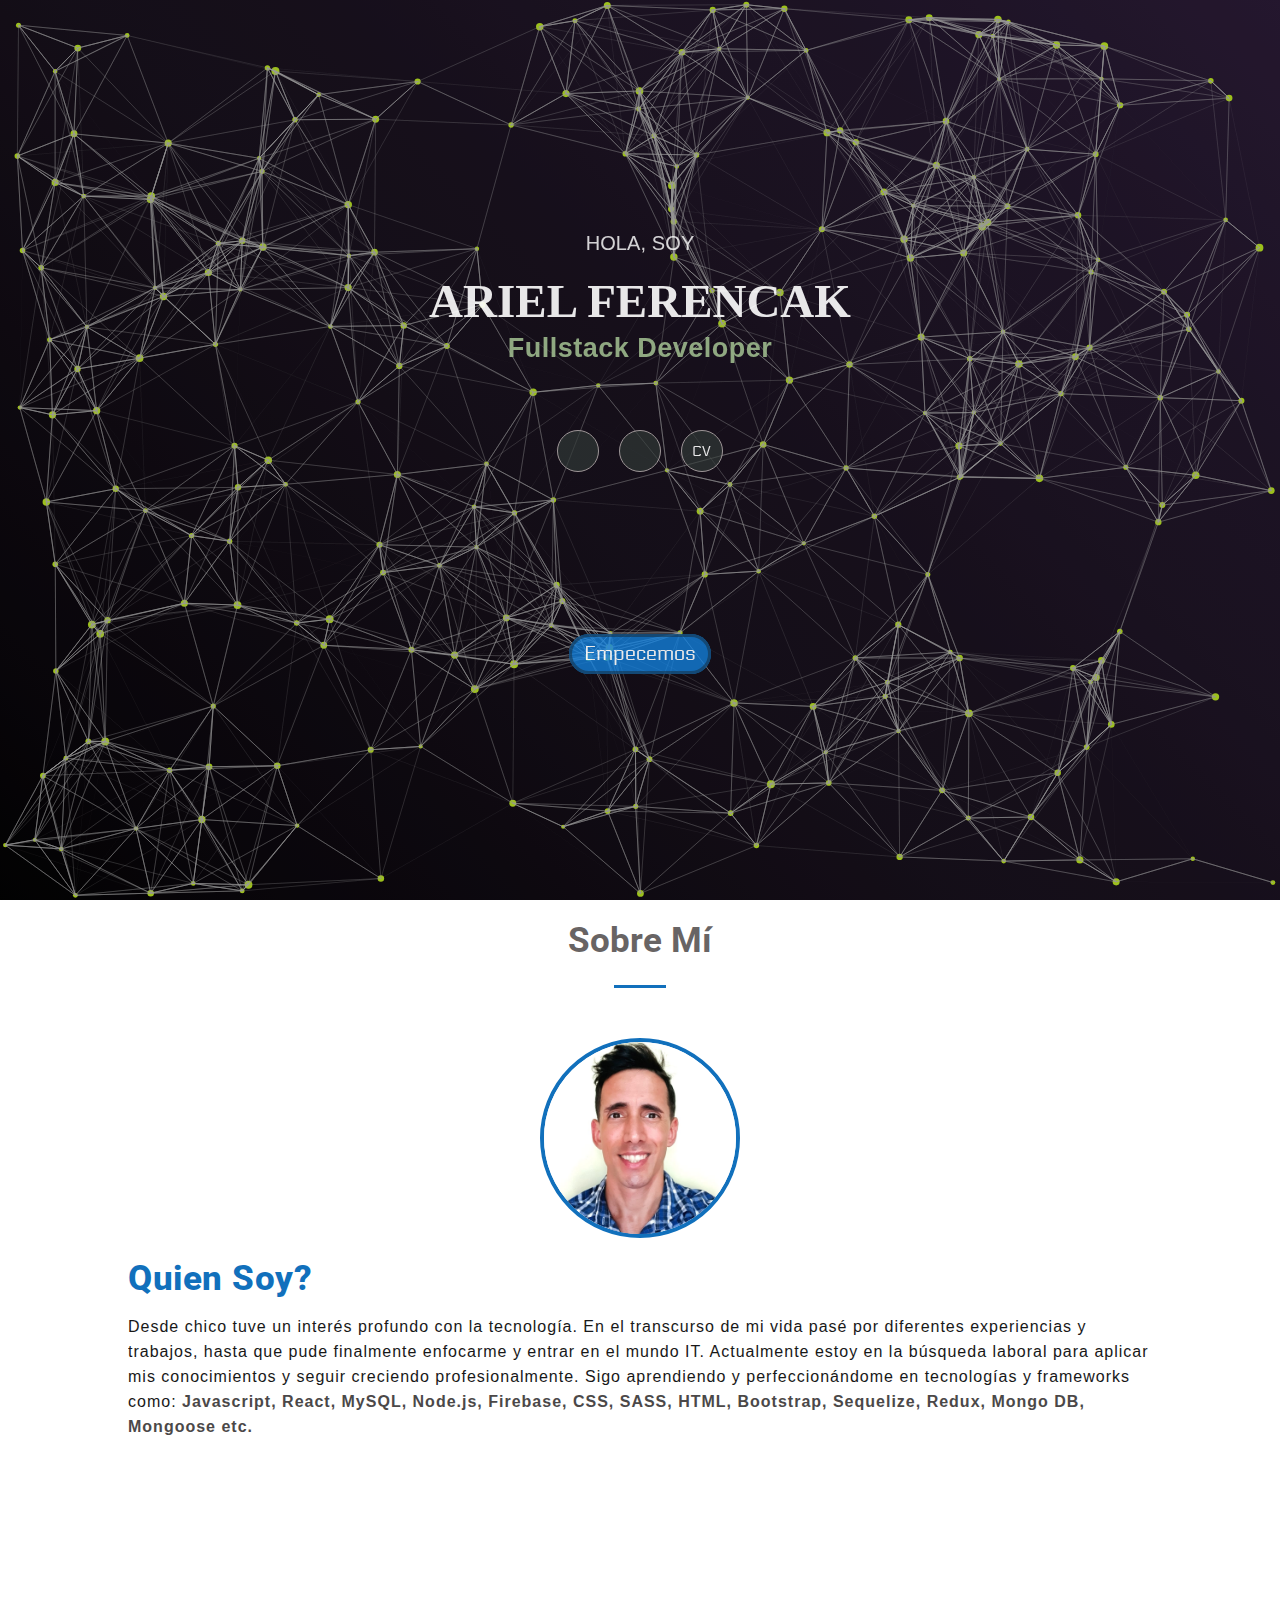
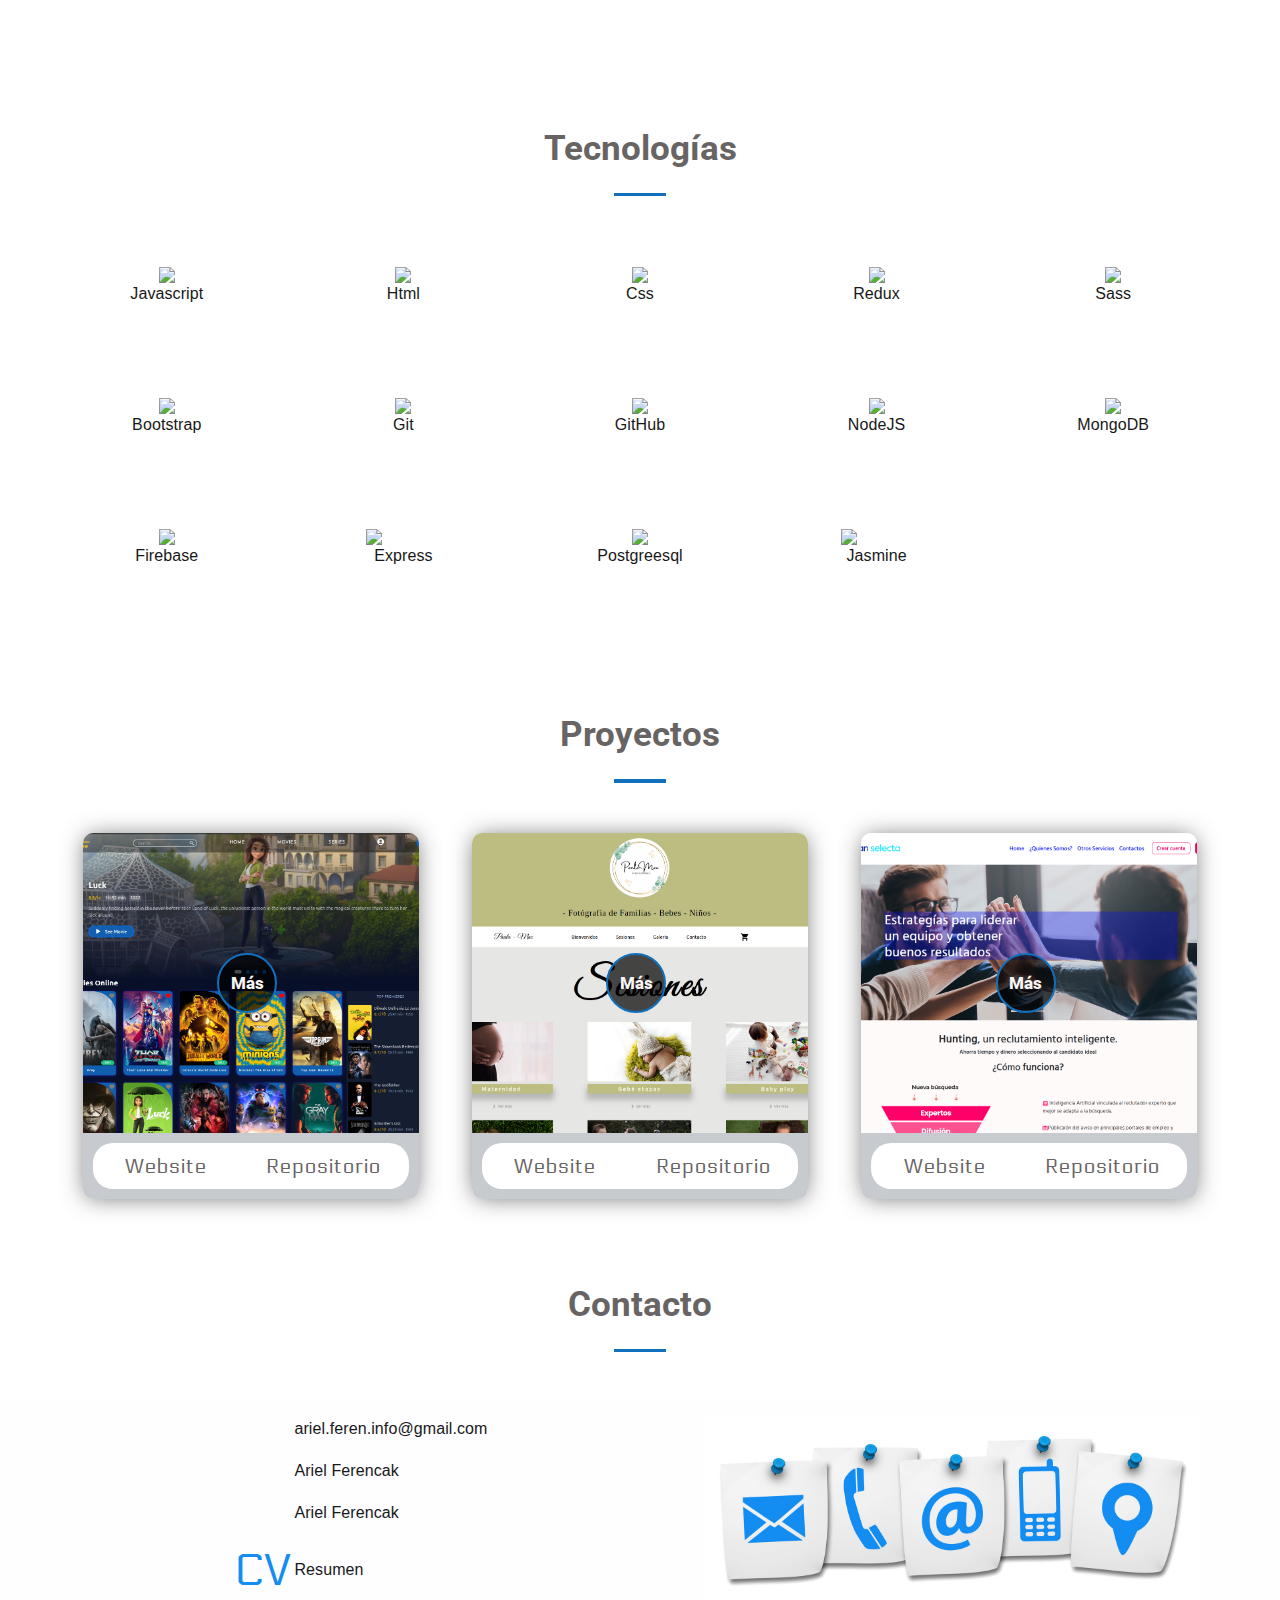
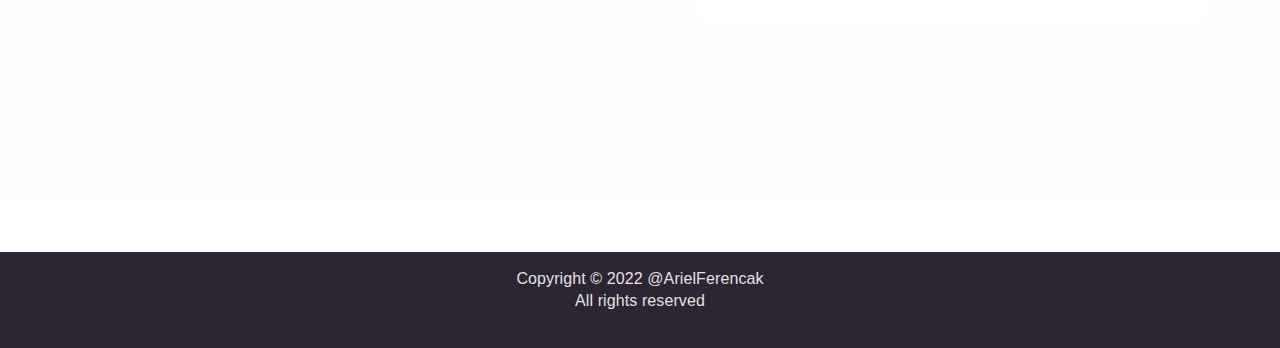
==== index.html @ c3c3ae3f "primer commit portafolio" ====
<!DOCTYPE html>
<html lang="en">
  <head>
    <meta charset="UTF-8" />
    <meta http-equiv="X-UA-Compatible" content="IE=edge" />
    <meta name="viewport" content="width=device-width, initial-scale=1.0" />
    <script
      src="https://kit.fontawesome.com/98db0d0688.js"
      crossorigin="anonymous"
    ></script>

    <link rel="preconnect" href="https://fonts.googleapis.com" />
    <link rel="preconnect" href="https://fonts.gstatic.com" crossorigin />
    <link
      href="https://fonts.googleapis.com/css2?family=Gabriela&display=swap"
      rel="stylesheet"
    />

    <link rel="preconnect" href="https://fonts.googleapis.com" />
    <link rel="preconnect" href="https://fonts.gstatic.com" crossorigin />
    <link
      href="https://fonts.googleapis.com/css2?family=Permanent+Marker&display=swap"
      rel="stylesheet"
    />

    <link rel="preconnect" href="https://fonts.googleapis.com" />
    <link rel="preconnect" href="https://fonts.gstatic.com" crossorigin />
    <link
      href="https://fonts.googleapis.com/css2?family=Electrolize&display=swap"
      rel="stylesheet"
    />

    <link rel="preconnect" href="https://fonts.googleapis.com" />
    <link rel="preconnect" href="https://fonts.gstatic.com" crossorigin />
    <link
      href="https://fonts.googleapis.com/css2?family=Roboto:wght@300&display=swap"
      rel="stylesheet"
    />

    <link rel="stylesheet" href="./css/styles.css" />
    <title>ArielFerencak</title>
  </head>

  <body>
    <div id="mobile-body-overly" style="display: block"></div>
    <!-- HEADER -->
    <div class="Observer-root-margin"></div>

    <header id="home">
      <canvas id="canvas"></canvas>
      <div id="text">
        <div class="container">
          <div class="boxText">
            <p>Hola, Soy</p>
            <h1>Ariel Ferencak</h1>
            <h3>Fullstack Developer</h3>
          </div>

          <div class="boxEnlaces">
            <a
              href="https://www.linkedin.com/in/arielferencak/"
              class="fa fa-linkedin btn_arrow"
              target="_blank"
            ></a>
            <a
              href="https://github.com/arieliten85"
              class="fa fa-github btn_arrow"
              target="_blank"
            ></a>
            <a href="./DOC/CV-ES.pdf" download class="btn_arrow">CV</a>
          </div>
        </div>

        <div class="boxArrow">
          <span>
            <a href="#about" class="arrow-down">Empecemos</a>
          </span>
        </div>
      </div>

      <div id="masthead"></div>
    </header>

    <div class="flexHorizontal nav-menu">
      <nav class="navNueva">
        <span id="icono-menu" class="barsCont" id="menuFloat">
          <div class="fa fa-bars bars menuFloat" id="iconoBars"></div>
        </span>

        <ul class="menu menuSmall menuMedim" id="menubars">
          <div class="BoxMobileIncons">
            <a href="#home" class="fa fa-home"></a>
            <a href="#about" class="fa fa-user"></a>
            <a href="#skills" class="fa fa-book"></a>
            <a href="#proyectos" class="fa fa-suitcase"></a>
            <a href="#contact" class="fa fa-envelope"></a>
          </div>

          <div class="BoxDesktopIncons">
            <div class="containerEnlaces">
              <a href="#home" class="itemHome">Inicio</a>
              <a href="#about" class="itemAbout">Sobre mí</a>
              <a href="#skills" class="itemServices">Tecnologías</a>
              <a href="#proyectos" class="itemPortafolio">Proyectos</a>
              <a href="#contact" class="itemContact">Contacto</a>
            </div>
          </div>
        </ul>
      </nav>
    </div>

    <main>
      <!-- ABOUT -->
      <section class="about" id="about">
        <h2>sobre mí</h2>

        <hr class="divider" />

        <div class="aboutCont">
          <div class="contenedor_imagen">
            <img
              class="imgRedonda"
              src="./img/FOTO_CV.jpeg"
              alt="ArielFerencak"
            />
          </div>

          <div class="aboutText">
            <h3>Quien soy?</h3>
            <p>
              Desde chico tuve un interés profundo con la tecnología. En el
              transcurso de mi vida pasé por diferentes experiencias y trabajos,
              hasta que pude finalmente enfocarme y entrar en el mundo IT.
              Actualmente estoy en la búsqueda laboral para aplicar mis
              conocimientos y seguir creciendo profesionalmente. Sigo
              aprendiendo y perfeccionándome en tecnologías y frameworks como:
              <strong>
                Javascript, React, MySQL, Node.js, Firebase, CSS, SASS, HTML,
                Bootstrap, Sequelize, Redux, Mongo DB, Mongoose etc.
              </strong>
            </p>
          </div>

          <!-- EXPERIENCIA -->
        </div>

        <!-- </div> -->
        <!-- FIN EXPERIENCIA -->
      </section>
      <!-- FIN ABOUT -->

      <!-- SERVICIOS -->
      <section class="services" id="skills">
        <h2>tecnologías</h2>
        <hr class="divider" />
        <div class="contIconosExp">
          <div class="bgIconExp">
            <img src="https://img.icons8.com/color/75/000000/javascript.png" />
            <p>Javascript</p>
          </div>

          <div class="bgIconExp">
            <img src="https://img.icons8.com/color/70/000000/html-5.png" />
            <p>Html</p>
          </div>

          <div class="bgIconExp">
            <img src="https://img.icons8.com/color/70/000000/css3.png" />
            <p>Css</p>
          </div>

          <div class="bgIconExp">
            <img src="https://img.icons8.com/color/70/000000/redux.png" />
            <p>Redux</p>
          </div>

          <div class="bgIconExp">
            <img src="https://img.icons8.com/color/70/000000/sass.png" />
            <p>Sass</p>
          </div>

          <div class="bgIconExp">
            <img src="https://img.icons8.com/color/70/000000/bootstrap.png" />
            <p>Bootstrap</p>
          </div>

          <div class="bgIconExp">
            <img src="https://img.icons8.com/color/70/000000/git.png" />
            <p>Git</p>
          </div>

          <div class="bgIconExp">
            <img src="https://img.icons8.com/color/70/000000/github.png" />
            <p>GitHub</p>
          </div>

          <div class="bgIconExp">
            <img src="https://img.icons8.com/color/70/000000/nodejs.png" />
            <p>NodeJS</p>
          </div>

          <div class="bgIconExp">
            <img src="https://img.icons8.com/color/70/000000/mongodb.png" />
            <p>MongoDB</p>
          </div>
          <div class="bgIconExp">
            <img src="https://img.icons8.com/color/70/000000/firebase.png" />
            <p>Firebase</p>
          </div>
          <div class="bgIconExp">
            <img
              style="width: 75px"
              src="https://www.mementotech.in/assets/images/icons/express.png"
            />
            <p>Express</p>
          </div>

          <div class="bgIconExp">
            <img src="https://img.icons8.com/color/70/000000/postgreesql.png" />
            <p>Postgreesql</p>
          </div>
          <div class="bgIconExp">
            <img
              style="width: 71px"
              src="https://upload.wikimedia.org/wikipedia/en/thumb/2/22/Logo_jasmine.svg/1200px-Logo_jasmine.svg.png"
            />
            <p>Jasmine</p>
          </div>
        </div>
        <br />
        <br />
      </section>

      <!-- FIN SERVICIOS -->

      <!-- PORFOLIO -->
      <section class="porfolio" id="proyectos">
        <h2>Proyectos</h2>

        <hr class="divider" />
        <div class="porfolio_contenedor">
          <div class="box_tdm">
            <div class="contenedor">
              <div class="cardPorfolio_img_card01 imgGaleria" id="cardShadow">
                <div class="seeMore" id="#tmdb">Más</div>
                <div class="capa">
                  <div class="cardShadowText">
                    <div class="ButtonClose fa fa-close"></div>
                    <p>
                      Es una plataforma informativa con un gran catálogo de
                      películas y series, donde te podrás registrar e iniciar sesión
                      para crear tu lista de contenido de favoritos. <br />
                      Para la desarrollo la misma se usó los siguientes
                      tecnologías:
                      <strong
                        >JavaScript, React, Node, Sass, PostgreSQL, Passport,
                        Bcrypt
                      </strong>
                    </p>
                  </div>
                </div>
              </div>
            </div>
            <div class="desc_proyecto">
              <!-- <h3>MoovSee</h3> -->
              <div class="contLinkPort">
                <div class="contLinkItem">
                  <div class="item">
                    <i class="fas fa-globe icono"></i>

                    <a href="https://moovsee.netlify.app" target="_blank"
                      >Website</a
                    >
                  </div>
                </div>

                <div class="contLinkItem">
                  <div class="item">
                    <i class="fab fa-github icono"></i>
                    <a
                      href="https://github.com/arieliten85/MoovSee"
                      target="_blank"
                      >Repositorio</a
                    >
                  </div>
                </div>
              </div>
            </div>
          </div>

          <div class="box_pauMac">
            <div class="contenedor">
              <div class="cardPorfolio_img_card02 imgGaleria" id="cardShadow">
                <div class="seeMore" id="#paumac">Más</div>
                <div class="capa">
                  <div class="cardShadowText">
                    <div class="ButtonClose fa fa-close"></div>
                    <p>
                      Página web destinada a la venta de sesiones fotográficas,
                      capturando esos momentos únicos e irrepetibles, en
                      diferentes etapas de la vida. Para el desarrollo la misma
                      se usó los siguientes tecnologías:
                      <strong> Html, Css, React, Js, Firebase </strong>
                    </p>
                  </div>
                </div>
              </div>
            </div>
            <div class="desc_proyecto">
              <!-- <h3>PauMac</h3> -->
              <div class="contLinkPort">
                <div class="contLinkItem">
                  <div class="item">
                    <i class="fas fa-globe icono"></i>
                    <a href="https://paula-mac.netlify.app/" target="_blank"
                      >Website</a
                    >
                  </div>
                </div>

                <div class="contLinkItem">
                  <div class="item">
                    <i class="fab fa-github icono"></i>
                    <a
                      href="https://github.com/arieliten85/Paumac_-Netlify.git"
                      target="_blank"
                      >Repositorio</a
                    >
                  </div>
                </div>
              </div>
            </div>
          </div>

          <div class="box_bumeran">
            <div class="contenedor">
              <div class="cardPorfolio_img_card03 imgGaleria" id="cardShadow">
                <div class="seeMore" id="#tmdb">Más</div>
                <div class="capa">
                  <div class="cardShadowText">
                    <div class="ButtonClose fa fa-close"></div>
                    <p>
                      Proyecto profesional brindado por Jovint SA. Página Web
                      dedicada exclusivamente para el usó interno por aquellas
                      empresas que quieran cubrir de manera rápida y efectiva un
                      puesto de trabajo, con la posibilidad de asignarle los
                      mejores 3 reclutadores especializados en esa área. Para el
                      desarrollo la misma se uso los siguientes tecnologías:
                      <strong>
                        Bootstrap, React, Node, MySQL, Redux, Sequalize
                      </strong>
                    </p>
                  </div>
                </div>
              </div>
            </div>
            <div class="desc_proyecto">
              <!-- <h3>Bumeran Selecta</h3> -->
              <div class="contLinkPort">
                <div class="contLinkItem">
                  <div class="item">
                    <i class="fas fa-globe icono"></i>
                    <a
                      href="https://bumeran-selecta.netlify.app/"
                      target="_blank"
                      >Website</a
                    >
                  </div>
                </div>

                <div class="contLinkItem">
                  <div class="item">
                    <i class="fab fa-github icono"></i>
                    <a
                      href="https://github.com/arieliten85/BumeranSelecta.git"
                      target="_blank"
                      >Repositorio</a
                    >
                  </div>
                </div>
              </div>
            </div>
          </div>
        </div>
      </section>
      <!-- FIN PORFOLIO -->
    </main>

    <!--CONTACTO -->
    <section class="contact" id="contact">
      <h2>contacto</h2>
      <hr class="divider" />
      <div class="Contact">
        <div class="contenedor_contact">
          <div class="bg_contact">
            <div class="ContainerItems">
              <div class="boxItem">
                <a
                  href="mailto:ariel.feren.info@gmail.com"
                  class="fa fa-envelope icono_Mail"
                >
                </a>

                <p>ariel.feren.info@gmail.com</p>
              </div>

              <div class="boxItem">
                <a
                  href="https://www.linkedin.com/in/arielferencak/"
                  class="fa fa-linkedin icono_Mail"
                  target="_blank"
                ></a>
                <p>Ariel Ferencak</p>
              </div>

              <div class="boxItem">
                <a
                  href="https://github.com/arieliten85"
                  class="fa fa-github icono_Mail"
                  target="_blank"
                ></a>
                <p>Ariel Ferencak</p>
              </div>

              <div class="boxItem">
                <a href="./DOC/CV.pdf" download class="icono_Mail">CV</a>
                <p>Resumen</p>
              </div>
            </div>

            <div class="imagenContacto"></div>
          </div>
        </div>
      </div>
    </section>
    <!-- FIN PORFOLIO -->

    <footer>
      <div class="bg_footer">
        <p>Copyright © 2022 @ArielFerencak <br />All rights reserved</p>
      </div>
    </footer>

    <script src="./js/botonMenu.js"></script>
  </body>
</html>
---- css/styles.css ----
* {
  margin: 0;
  padding: 0;
  box-sizing: border-box;
  text-decoration: none;
  list-style: none;
}

html {
  scroll-behavior: smooth;
  overflow-x: hidden;
}

body {
  background: rgb(83, 91, 97);
  background: white;
  margin: 0rem;
  min-height: 100vh;
}

#mobile-body-overly {
  display: block;
}

.bg {
  width: 100%;
  height: 100%;
  z-index: 997;
  top: 0;
  left: 0;
  position: fixed;
  background: rgba(0, 0, 0, 0.6);
  display: none;
}

a {
  font-family: "Roboto", sans-serif;
  font-family: "Electrolize", sans-serif;
  color: #c3defb;
}

h2 {
  text-align: center;
  color: rgb(104, 100, 100);
  padding-top: 20px;
  font-size: 35px;
  text-transform: capitalize;
  font-family: "Roboto", sans-serif;
}

h3 {
  font-size: 16px;
  padding-bottom: 16px;
  letter-spacing: 0.5px;
  text-transform: capitalize;
  font-family: "Roboto", sans-serif;
}

h4 {
  text-align: center;
  font-weight: 200;
  color: white;
  padding: -1px 25px 0 25px;
  line-height: 22px;
  font-family: "Roboto", sans-serif;
  width: 87%;
  margin: 0 auto;
}

h5 {
  color: black;
  font-size: 18px;
  font-family: "Roboto", sans-serif;
}

hr {
  margin: 1rem 0;
  color: inherit;
  border: 0;
  opacity: 0.25;
}

hr.divider {
  height: 0.2rem;
  max-width: 3.25rem;
  margin: 1.5rem auto;
  background: rgb(17, 112, 188);
  opacity: 1;
  margin-bottom: 50px;
}

p {
  font-family: Futura, sans-serif;
  letter-spacing: 0.1px;
  color: white;
  line-height: 22px;
  color: black;
}

#canvas,
#text {
  position: absolute;
  display: block;
  top: 0;
  left: 0;
  z-index: -1;
}

#text {
  min-height: 100vh;
  width: 100vw;
  z-index: 1;
  color: #fff;
  text-transform: uppercase;
  font-size: 3.5vmin;
  display: flex;
  align-items: center;
  justify-content: center;
  text-align: center;
  flex-direction: column;
  gap: 40px;
}
#text .container {
  display: flex;
  align-items: center;
  flex-direction: column;
  gap: 10px;
  min-height: 40vh;
}
#text .boxText {
  width: 100%;
}
#text .boxText p {
  color: white;
  font-size: 15px;
}
#text .boxText h3 {
  color: rgb(157, 186, 141);
  font-size: 21px;
  font-weight: 800;
  font-family: Impact, Haettenschweiler, "Arial Narrow Bold", sans-serif;
}
#text .boxEnlaces {
  display: flex;
  gap: 20px;
}

#text,
p {
  opacity: 0.9;
  margin-bottom: 20px;
}
#text h1,
p h1 {
  font-size: 30px;
  padding-bottom: 5px;
}

.flexHorizontal {
  display: flex;
  justify-content: space-between;
  align-items: center;
  padding-right: 20px;
  padding-left: 20px;
}

.flexVertical {
  display: flex;
  justify-content: space-around;
  align-items: center;
}

.gridCard {
  display: grid;
  grid-template-columns: repeat(auto-fill, minmax(150px, 1fr));
  justify-items: center;
  justify-content: space-evenly;
  gap: 2em;
}

/*SERVICIOS*/
.services {
  margin-top: 50px !important;
  margin-bottom: 50px !important;
}
.services .services_contenedor {
  display: grid;
  grid-template-columns: repeat(auto-fill, minmax(230px, 1fr));
  justify-items: center;
  justify-content: space-evenly;
  gap: 2em;
  padding: 20px;
  width: 70%;
  margin: auto;
}
.services .services_contenedor .cardServices {
  background: rgba(254, 251, 255, 0.5490196078);
  text-align: center;
  padding: 20px;
  min-width: 260px;
  height: 100%;
  border-radius: 5px;
  cursor: context-menu;
}
.services .services_contenedor .cardServices .iconServices {
  font-size: 30px;
  color: #cefd25;
  padding-bottom: 16px;
}
.services .services_contenedor .cardServices:hover .iconServices {
  color: rgb(159, 206, 111);
}
.services .services_contenedor .cardServices:hover h3 {
  color: rgb(159, 206, 111);
}

/*FIN SERVICIOS*/
@media (min-width: 810px) {
  .services .services_contenedor {
    grid-template-columns: repeat(auto-fill, minmax(230px, 1fr));
  }
  .services .services_contenedor {
    width: 75%;
  }
  .cardServices {
    background: rgba(254, 251, 255, 0.5490196078);
    text-align: center;
    padding: 20px;
    width: 0px;
  }
  .btn {
    display: none;
  }
}
@media (min-width: 1280px) {
  .services .services_contenedor {
    width: 75%;
    grid-template-columns: repeat(auto-fill, minmax(250px, 1fr));
    gap: 5em;
  }
}
.about .aboutCont {
  display: flex;
  justify-content: center;
  flex-direction: column;
  gap: 20px;
  align-items: flex-star;
}
.about .contenedor_imagen {
  display: flex;
  justify-content: center;
  align-items: flex-start;
}
.about .imgRedonda {
  width: 200px;
  height: 200px;
  border-radius: 150px;
  border: rgb(17, 112, 188) solid 4px;
  -o-object-fit: cover;
     object-fit: cover;
}
.about .aboutText {
  display: flex;
  flex-direction: column;
  align-items: center;
  width: 90%;
  margin: 0 auto;
}
.about .aboutText h3 {
  font-size: 2.7vmax;
  padding-bottom: 16px;
  color: rgb(17, 112, 188);
  font-weight: 800;
  width: 100%;
}
.about .aboutText p {
  letter-spacing: 1px;
  line-height: 25px;
  margin: 0 auto;
}
.about .aboutText p strong {
  color: rgb(56, 53, 53);
}
.about .CntBtn {
  text-align: center;
  margin-bottom: 40px;
  margin-top: 20px;
}

.contIconosExp {
  display: grid;
  grid-template-columns: repeat(auto-fill, minmax(60px, 2fr));
  justify-items: center;
  padding-top: 20px;
  gap: 31px;
  padding: 20px;
  border-radius: 20px;
  width: 90%;
  margin: 0 auto;
}
.contIconosExp .bgIconExp {
  display: flex;
  justify-content: center;
  align-items: center;
  width: 100px;
  height: 100px;
  padding: 16px;
  flex-direction: column;
}
.contIconosExp .bgIconExp .iconoExp {
  color: white;
  font-size: 60px;
}
.contIconosExp .bgIconExp .iconoExp:hover {
  color: #cefd25;
  font-size: 60px;
}

@media (min-width: 810px) {
  .contIconosExp {
    grid-template-columns: repeat(auto-fill, minmax(150px, 1fr));
    width: 90%;
    margin: 0 auto;
    padding-top: 20px;
    padding: 0 !important;
  }
}
@media (min-width: 1280px) {
  .contIconosExp {
    grid-template-columns: repeat(auto-fill, minmax(200px, 1fr));
    width: 90%;
    margin: 0 auto;
    padding-top: 20px;
    padding: 0 !important;
  }
  .about .aboutText {
    display: flex;
    flex-direction: column;
    align-items: center;
    width: 80%;
    margin: 0 auto;
    height: 400px;
  }
  /*ALGO DE MI*/
  /* FIN ALGO DE MI*/
}
/*PORFOLIO*/
.porfolio p {
  text-align: left !important;
  width: 90%;
  margin: 0 auto;
}
.porfolio .porfolio_contenedor {
  align-items: center;
  border-radius: 5px;
  display: grid;
  gap: 1em;
  grid-template-columns: repeat(auto-fill, minmax(260px, 1fr));
  justify-content: space-evenly;
  justify-items: center;
  margin-top: 0;
  padding-bottom: 15px;
  padding-top: 0;
  width: 100% !important;
}
.porfolio .porfolio_contenedor .box_tdm,
.porfolio .porfolio_contenedor .box_pauMac,
.porfolio .porfolio_contenedor .box_bumeran {
  width: 90%;
  display: flex;
  flex-direction: column;
  align-items: center;
  margin: 0 auto;
  margin-bottom: 50px;
  border-radius: 10px;
  overflow: hidden;
  box-shadow: 0px 1px 23px -3px rgba(59, 55, 55, 0.75);
  -webkit-box-shadow: 0px 1px 23px -3px rgba(59, 55, 55, 0.75);
  -moz-box-shadow: 0px 1px 23px -3px rgba(59, 55, 55, 0.75);
  transition: all 150ms ease-out;
}
.porfolio .porfolio_contenedor .box_tdm:hover {
  transition: all 150ms ease-out;
  box-shadow: 0px 1px 23px 6px rgba(23, 19, 19, 0.75);
  -webkit-box-shadow: 0px 1px 23px 6px rgba(23, 19, 19, 0.75);
  -moz-box-shadow: 0px 1px 23px 6px rgba(23, 19, 19, 0.75);
}
.porfolio .porfolio_contenedor .box_pauMac:hover {
  transition: all 150ms ease-out;
  box-shadow: 0px 1px 23px 6px rgba(23, 19, 19, 0.75);
  -webkit-box-shadow: 0px 1px 23px 6px rgba(23, 19, 19, 0.75);
  -moz-box-shadow: 0px 1px 23px 6px rgba(23, 19, 19, 0.75);
}
.porfolio .porfolio_contenedor .box_bumeran:hover {
  transition: all 150ms ease-out;
  box-shadow: 0px 1px 23px 6px rgba(23, 19, 19, 0.75);
  -webkit-box-shadow: 0px 1px 23px 6px rgba(23, 19, 19, 0.75);
  -moz-box-shadow: 0px 1px 23px 6px rgba(23, 19, 19, 0.75);
}
.porfolio .porfolio_contenedor .desc_proyecto {
  width: 100%;
  color: white;
  line-height: 25px;
  font-size: 15px;
  letter-spacing: 1px;
  padding-right: 0;
  padding-left: 0;
  text-align: left;
  padding: 10px;
  background-color: rgb(199, 203, 207);
}
.porfolio .porfolio_contenedor .desc_proyecto p {
  text-align: center;
}
.porfolio .porfolio_contenedor .desc_proyecto .contLinkPort {
  width: 100%;
  margin: 0 auto;
  display: flex;
  justify-content: space-around;
  padding-top: 10px;
  background: white;
  border-radius: 20px;
  padding: 7px 0px 4px;
}
.porfolio .porfolio_contenedor .desc_proyecto .contLinkPort .item {
  display: flex;
  justify-content: space-between;
  align-items: center;
  cursor: pointer;
  padding: 5px;
}
.porfolio .porfolio_contenedor .desc_proyecto .contLinkPort .item a:hover {
  color: rgb(17, 17, 17);
}
.porfolio .porfolio_contenedor .desc_proyecto .contLinkPort .item a {
  color: rgb(104, 100, 100);
  font-size: 20px;
}
.porfolio .porfolio_contenedor .desc_proyecto .contLinkPort .item .icono {
  color: rgb(56, 147, 226);
  font-size: 22px;
  padding-right: 5px;
}
.porfolio .porfolio_contenedor .contenedor {
  position: relative;
  overflow: hidden;
}
.porfolio .porfolio_contenedor .cardShadowActive {
  display: block !important;
  position: relative;
  left: 0px !important;
  bottom: 0;
  width: 100%;
  height: 100%;
  background: rgba(8, 8, 8, 0.81);
  transition: all 500ms ease-out;
}
.porfolio .porfolio_contenedor .seeMoreDisable {
  display: none !important;
}
.porfolio .porfolio_contenedor .seeMore {
  border: #1170bc solid 2px;
  background: rgba(0, 0, 0, 0.705);
  font-size: 17px;
  color: rgb(250, 246, 246);
  font-weight: 800;
  font-family: "Roboto", sans-serif;
  position: absolute;
  top: 40%;
  left: 40%;
  text-align: center;
  display: flex;
  align-items: center;
  justify-content: center;
  width: 60px;
  height: 60px;
  cursor: pointer;
  border-radius: 50%;
}
.porfolio .porfolio_contenedor .seeMore:hover {
  border: #1170bc solid 3px;
  background: #0e62a7;
}
.porfolio .porfolio_contenedor .capa {
  display: block;
  position: relative;
  left: -100%;
  bottom: 0;
  width: 100%;
  height: 100%;
  transition: all 500ms ease-out;
}
.porfolio .porfolio_contenedor .capa .ButtonClose {
  border: #7a7c71 solid 2px;
  color: white;
  font-size: 18px;
  border-radius: 50%;
  position: absolute;
  z-index: 2;
  top: 5px;
  right: 5px;
  width: 26px;
  height: 26px;
  display: flex;
  justify-content: center;
  align-items: center;
  cursor: pointer;
}
.porfolio .porfolio_contenedor .capa .ButtonClose:hover {
  border: #6f812b solid 2px;
}
.porfolio .porfolio_contenedor .capa .cardShadowText {
  display: flex;
  flex-direction: column;
  align-items: center;
  justify-content: center;
  width: 100%;
  height: 100%;
}
.porfolio .porfolio_contenedor .capa p {
  font-size: 15px;
  color: rgb(247, 242, 242);
}
.porfolio .porfolio_contenedor .cardPorfolio_img_card01 {
  background: url("../img/Captura desde 2022-08-13 21-42-25.png");
  background-size: cover;
  background-size: 100% 100%;
  background-position: center;
  background-repeat: no-repeat;
  background-size: cover;
  width: 100%;
  height: 300px;
  transition: all 500ms ease-out;
  background-size: 100% 100%;
  background-repeat: no-repeat;
  background-size: cover;
}
.porfolio .porfolio_contenedor .cardPorfolio_img_card02 {
  background: url("../img/paumac_img.png");
  background-size: cover;
  background-size: 100% 100%;
  background-repeat: no-repeat;
  background-size: cover;
  background-position: center;
  width: 100%;
  height: 300px;
  transition: all 500ms ease-out;
}
.porfolio .porfolio_contenedor .cardPorfolio_img_card03 {
  background: url("../img/bumeranFront.png");
  background-size: 100% 100%;
  background-repeat: no-repeat;
  background-size: cover;
  background-position: center;
  width: 100%;
  height: 300px;
  transition: all 500ms ease-out;
}
.porfolio .desc_proyecto {
  width: 89%;
  text-align: center;
  color: white;
  line-height: 25px;
}
.porfolio .desc_proyecto h3 {
  font-size: 20px;
  text-transform: uppercase;
  width: -webkit-max-content;
  width: -moz-max-content;
  width: max-content;
  text-align: center;
  width: 100%;
  letter-spacing: 1px;
}

/*FIN PORFOLIO*/
@media (min-width: 810px) {
  .porfolio p {
    text-align: left !important;
    width: 90%;
    margin: 0 auto;
  }
  .porfolio .porfolio_contenedor {
    align-items: center;
    border-radius: 5px;
    display: grid;
    grid-template-columns: repeat(auto-fill, minmax(250px, 1fr));
    justify-content: space-evenly;
    justify-items: center;
    margin-top: 0;
    padding-bottom: 15px;
    padding-top: 0;
    width: 90% !important;
    margin: 0 auto;
  }
  .porfolio .porfolio_contenedor .desc_proyecto {
    width: 100%;
    color: white;
    line-height: 25px;
    font-size: 15px;
    letter-spacing: 1px;
    padding-right: 0;
    padding-left: 0;
    text-align: left;
    padding: 10px;
  }
  .porfolio .porfolio_contenedor .desc_proyecto p {
    text-align: center;
  }
  .porfolio .porfolio_contenedor .desc_proyecto .contLinkPort {
    width: 100%;
    margin: 0 auto;
    display: flex;
    justify-content: space-around;
  }
  .porfolio .porfolio_contenedor .contenedor {
    position: relative;
    overflow: hidden;
  }
  .porfolio .porfolio_contenedor .cardShadowActive {
    display: block !important;
    position: relative;
    left: 0px !important;
    bottom: 0;
    width: 100%;
    height: 100%;
    background: rgba(8, 8, 8, 0.81);
    transition: all 500ms ease-out;
  }
  .porfolio .porfolio_contenedor .capa {
    display: block;
    position: relative;
    left: -100%;
    bottom: 0;
    width: 100%;
    height: 100%;
    transition: all 500ms ease-out;
  }
  .porfolio .porfolio_contenedor .capa .ButtonClose {
    border: #7a7c71 solid 2px;
    color: white;
    font-size: 18px;
    border-radius: 50%;
    position: absolute;
    top: 11px;
    right: 10px;
    width: 26px;
    height: 26px;
    display: flex;
    justify-content: center;
    align-items: center;
  }
  .porfolio .porfolio_contenedor .capa .ButtonClose:hover {
    border: #6f812b solid 2px;
  }
  .porfolio .porfolio_contenedor .capa .cardShadowText {
    display: flex;
    flex-direction: column;
    align-items: center;
    justify-content: center;
    width: 100%;
    height: 100%;
  }
  .porfolio .porfolio_contenedor .capa a {
    color: white;
    padding-left: 5px;
  }
  .porfolio .porfolio_contenedor .capa .contLinkItem a:hover {
    color: rgb(24, 24, 24);
  }
  .porfolio .porfolio_contenedor .capa .contLinkPort {
    display: flex;
    justify-content: center;
    gap: 10px;
  }
  .porfolio .porfolio_contenedor .capa .contLinkItem {
    background: rgba(133, 131, 131, 0.562);
    border-radius: 5px;
    width: 100%;
    padding: 3%;
    display: flex;
    justify-content: center;
    align-items: center;
  }
  .porfolio .porfolio_contenedor .capa .contLinkItem:hover {
    background: #cefd25;
    transition: 0.3s;
  }
  .porfolio .porfolio_contenedor .capa p {
    color: rgb(247, 242, 242);
  }
  .porfolio .desc_proyecto {
    width: 89%;
    text-align: center;
    color: white;
    line-height: 25px;
  }
  .porfolio .desc_proyecto h3 {
    font-size: 20px;
    text-transform: uppercase;
    width: -webkit-max-content;
    width: -moz-max-content;
    width: max-content;
    text-align: center;
    width: 100%;
    letter-spacing: 1px;
  }
  .btn {
    display: block;
  }
}
@media (min-width: 1280px) {
  .porfolio p {
    text-align: left !important;
    width: 90%;
    margin: 0 auto;
  }
  .porfolio .porfolio_contenedor {
    align-items: center;
    border-radius: 5px;
    display: grid;
    grid-template-columns: repeat(auto-fill, minmax(300px, 1fr));
    justify-content: space-evenly;
    justify-items: center;
    margin-top: 0;
    padding-bottom: 15px;
    padding-top: 0;
    width: 90% !important;
    margin: 0 auto;
  }
  .porfolio .porfolio_contenedor .desc_proyecto {
    width: 100%;
    color: white;
    line-height: 25px;
    font-size: 15px;
    letter-spacing: 1px;
    padding-right: 0;
    padding-left: 0;
    text-align: left;
    padding: 10px;
  }
  .porfolio .porfolio_contenedor .desc_proyecto p {
    text-align: center;
  }
  .porfolio .porfolio_contenedor .desc_proyecto .contLinkPort {
    width: 100%;
    margin: 0 auto;
    display: flex;
    justify-content: space-around;
  }
  .porfolio .porfolio_contenedor .contenedor {
    position: relative;
    overflow: hidden;
  }
  .porfolio .porfolio_contenedor .cardShadowActive {
    display: block !important;
    position: relative;
    left: 0px !important;
    bottom: 0;
    width: 100%;
    height: 100%;
    background: rgba(8, 8, 8, 0.81);
    transition: all 500ms ease-out;
  }
  .porfolio .porfolio_contenedor .capa {
    display: block;
    position: relative;
    left: -100%;
    bottom: 0;
    width: 100%;
    height: 100%;
    transition: all 500ms ease-out;
  }
  .porfolio .porfolio_contenedor .capa .ButtonClose {
    border: #7a7c71 solid 2px;
    color: white;
    font-size: 18px;
    border-radius: 50%;
    position: absolute;
    top: 11px;
    right: 10px;
    width: 26px;
    height: 26px;
    display: flex;
    justify-content: center;
    align-items: center;
  }
  .porfolio .porfolio_contenedor .capa .ButtonClose:hover {
    border: #6f812b solid 2px;
  }
  .porfolio .porfolio_contenedor .capa .cardShadowText {
    display: flex;
    flex-direction: column;
    align-items: center;
    justify-content: center;
    width: 100%;
    height: 100%;
  }
  .porfolio .porfolio_contenedor .capa a {
    color: white;
    padding-left: 5px;
  }
  .porfolio .porfolio_contenedor .capa .contLinkItem a:hover {
    color: rgb(24, 24, 24);
  }
  .porfolio .porfolio_contenedor .capa .contLinkPort {
    display: flex;
    justify-content: center;
    gap: 10px;
  }
  .porfolio .porfolio_contenedor .capa .contLinkItem {
    background: rgba(133, 131, 131, 0.562);
    border-radius: 5px;
    width: 100%;
    padding: 3%;
    display: flex;
    justify-content: center;
    align-items: center;
  }
  .porfolio .porfolio_contenedor .capa .contLinkItem:hover {
    background: #cefd25;
    transition: 0.3s;
  }
  .porfolio .porfolio_contenedor .capa p {
    color: rgb(247, 242, 242);
  }
  .porfolio .desc_proyecto {
    width: 89%;
    text-align: center;
    color: white;
    line-height: 25px;
  }
  .porfolio .desc_proyecto h3 {
    font-size: 20px;
    text-transform: uppercase;
    width: -webkit-max-content;
    width: -moz-max-content;
    width: max-content;
    text-align: center;
    width: 100%;
    letter-spacing: 1px;
  }
  .btn {
    display: none;
  }
}
.contact .contenedor_contact {
  display: flex;
  justify-content: center;
  gap: 20px;
  margin-top: 40px;
}
.contact .texto_contact {
  text-align: center;
  padding: 20px;
  color: #b0b0a4;
}
.contact .bg_contact {
  display: flex;
  flex-direction: column-reverse;
  justify-content: center;
  align-items: center;
  background: rgba(254, 251, 255, 0.5490196078);
  width: 100%;
  min-height: 370px;
  padding: 16px;
  margin-bottom: 80px;
}
.contact .bg_contact .ContainerItems {
  display: flex;
  flex-direction: column;
  justify-content: space-between;
  margin: 0 auto;
  gap: 20px;
}
.contact .bg_contact .boxItem {
  display: flex;
  align-items: center;
  justify-content: start;
  gap: 10px;
}
.contact .bg_contact .boxItem a {
  width: 40px;
}
.contact .bg_contact .boxItem p {
  margin: 0;
}
.contact .bg_contact .imagenContacto {
  background: url("../img/img_contacto.jpg");
  background-size: cover;
  background-size: 100% 100%;
  background-position: center;
  background-repeat: no-repeat;
  background-size: cover;
  width: 100%;
  height: 100%;
  transition: all 500ms ease-out;
  background-size: 100% 100%;
  background-repeat: no-repeat;
  background-size: cover;
}
.contact .icono_Mail,
.contact .icono_linkedin {
  color: rgb(19, 141, 242);
  font-size: 3.5vmax;
  cursor: pointer;
}
.contact .icono_Mail:hover {
  color: rgb(40, 71, 97);
}

@media (min-width: 810px) {
  .contact .contenedor_contact {
    display: flex;
    justify-content: center;
    gap: 20px;
    margin-top: 40px;
  }
  .contact .texto_contact {
    text-align: center;
    padding: 20px;
    color: #b0b0a4;
  }
  .contact .bg_contact {
    display: flex;
    flex-direction: column-reverse;
    justify-content: space-between;
    width: 90%;
    height: 100%;
    padding: 16px;
  }
  .contact .bg_contact .ContainerItems {
    display: flex;
    flex-wrap: wrap;
    flex-direction: row;
    justify-content: space-between;
    width: 100%;
    min-height: 120px;
    gap: 20px;
    margin: 0 auto;
  }
  .contact .bg_contact .boxItem {
    display: flex;
    align-items: center;
    flex-direction: column;
    width: 100%;
    justify-content: center;
    gap: 20px !important;
  }
  .contact .bg_contact .boxItem a {
    width: 40px !important;
  }
  .contact .bg_contact .boxItem p {
    text-align: center;
    margin-bottom: 0;
  }
  .contact .bg_contact .imagenContacto {
    background: url("../img/img_contacto.jpg");
    background-size: cover;
    background-size: 100% 100%;
    background-position: center;
    background-repeat: no-repeat;
    background-size: cover;
    width: 400px;
    transition: all 500ms ease-out;
    background-size: 100% 100%;
    background-repeat: no-repeat;
    background-size: cover;
    height: 200px;
    margin-bottom: 20px;
  }
  .contact .icono_Mail,
.contact .icono_linkedin {
    font-size: 4vmax;
    cursor: pointer;
  }
  .contact .icono_Mail:hover {
    color: rgb(40, 71, 97);
  }
}
@media (min-width: 1280px) {
  .contact .contenedor_contact {
    display: flex;
    justify-content: center;
    gap: 20px;
    margin-top: 40px;
  }
  .contact .texto_contact {
    text-align: center;
    padding: 20px;
    color: #b0b0a4;
  }
  .contact .bg_contact {
    display: flex;
    flex-direction: row;
    justify-content: center;
    align-items: flex-start;
    background: rgba(254, 251, 255, 0.5490196078);
    width: 100%;
    min-height: 400px;
    padding: 16px;
    margin-bottom: 50px;
  }
  .contact .bg_contact .ContainerItems {
    display: flex;
    flex-direction: column;
    justify-content: space-between;
    align-items: center;
    width: 50%;
    margin: 0;
  }
  .contact .bg_contact .boxItem {
    display: flex;
    flex-direction: row;
    align-items: center;
    gap: 20px;
    justify-content: start;
    width: 50%;
  }
  .contact .bg_contact .boxItem p {
    text-align: left;
  }
  .contact .bg_contact .imagenContacto {
    background: url("../img/img_contacto.jpg");
    background-size: cover;
    background-size: 100% 100%;
    background-position: center;
    background-repeat: no-repeat;
    background-size: cover;
    width: 40%;
    transition: all 500ms ease-out;
    background-size: 100% 100%;
    background-repeat: no-repeat;
    background-size: cover;
  }
  .contact .icono_Mail,
.contact .icono_linkedin {
    font-size: 3.5vmax;
    cursor: pointer;
  }
  .contact .icono_Mail:hover {
    color: rgb(40, 71, 97);
  }
}
#home {
  display: table;
  width: 100%;
  height: 100vh;
  background-size: auto;
  background-size: cover;
  position: relative;
  text-align: center;
  background: #616668;
  z-index: 1;
  background-image: linear-gradient(45deg, hsl(0deg, 0%, 1%) 0%, hsl(278deg, 29%, 4%) 11%, hsl(280deg, 27%, 6%) 22%, hsl(280deg, 25%, 8%) 33%, hsl(276deg, 25%, 10%) 44%, hsl(275deg, 27%, 11%) 56%, hsl(275deg, 29%, 13%) 67%, hsl(274deg, 31%, 14%) 78%, hsl(274deg, 32%, 16%) 89%, hsl(274deg, 33%, 18%) 100%);
}

#home .home-container {
  margin: 0;
  padding: 0;
  text-align: center;
  position: relative;
  z-index: 2;
  vertical-align: middle;
}

#masthead {
  background: rgba(0, 0, 0, 0.24);
  background-position: center bottom;
  position: relative;
  display: table;
  text-align: center;
  width: 100%;
  height: 100%;
  padding: 24px 0;
  margin-bottom: 72px;
  box-sizing: border-box;
}

.decor-wrapper {
  width: 100%;
  height: 50%;
  position: absolute;
  left: 0;
  bottom: 0;
}

.cont_texto {
  margin-top: 30px !important;
}

.boxArrow .arrow-down {
  border: rgb(20, 79, 127) solid;
  color: white;
  background: rgba(19, 133, 227, 0.85);
  font-size: 20px;
  padding: 5px 12px;
  border-radius: 20px;
  margin-top: 20%;
  cursor: pointer;
  text-transform: capitalize !important;
}

.selecionado {
  text-decoration: none;
  -webkit-text-decoration: underline red;
          text-decoration: underline red;
  text-decoration: underline red;
}

.selected {
  -webkit-text-decoration: underline #cefd25 1.5px;
          text-decoration: underline #cefd25 1.5px;
  background: rgba(25, 24, 26, 0.432);
  padding: 9px;
}

.selectedFloat {
  background: rgba(5, 5, 5, 0.726);
  padding: 10px;
  border-radius: 50%;
  background: rgba(143, 150, 118, 0.45);
  border: solid;
}

.cotenedor_descumbreme {
  display: flex;
  justify-content: center;
  align-items: center;
  gap: 10px;
}
.cotenedor_descumbreme a {
  color: #cefd25;
  font-size: 20px;
}

.cont_texto h2 {
  font-family: "Gabriela", serif;
  font-size: 35px;
  padding: 0px;
  padding-bottom: 10px;
  text-transform: uppercase;
}
.cont_texto h3 {
  margin-bottom: 20px !important;
  font-size: 18px;
  color: #cefd25;
  text-transform: uppercase;
}
.cont_texto p {
  margin-bottom: 20px !important;
  font-size: 20px;
  color: white;
}

.nav-menu {
  transition: all ease 1s;
  position: fixed;
  width: 100%;
  height: 70px;
  top: 0;
  left: 0;
  z-index: 998;
}

.changeDiplay {
  display: none !important;
}

.fixed {
  transition: all ease 1s;
  height: 70px;
  top: -70px;
  left: 0;
}

section[id] {
  margin-top: 0px;
  width: 100%;
}

header strong {
  font-size: 2.2vmax;
}
header .texto_saludos {
  font-size: 1.15rem;
  text-align: center;
  width: 100%;
  max-width: 100%;
  color: white;
}
header .logo {
  color: white;
  font-size: 20px;
}
header .logo span {
  color: #cefd25;
}

.bars {
  display: block;
  font-size: 25px;
  color: white;
  cursor: pointer;
  padding: 20px;
}

.close {
  display: none;
  font-size: 25px;
  color: white;
  cursor: pointer;
  padding: 20px;
}

nav {
  display: none;
  width: 100%;
  margin: 0 auto;
  position: fixed;
  bottom: 0;
  left: 0;
  height: 50px;
}
nav .barsCont {
  position: absolute;
  bottom: 45%;
  right: 5%;
}
nav .menuSmall {
  text-align: center;
  position: absolute;
  bottom: 13px;
  right: -100%;
  transition: all 0.5s ease;
  width: 95%;
  height: 70px;
  padding: 15px;
  padding-right: 15px;
  border-bottom-left-radius: 20px;
  border-top-left-radius: 20px;
  z-index: -1;
  overflow-y: auto;
  -webkit-backdrop-filter: blur(15px);
  backdrop-filter: blur(15px);
  background: rgba(30, 70, 191, 0.27);
  border-radius: 128px;
  overflow-y: auto;
  gap: 35px;
  padding-right: 60px;
}
nav .menuSmall .BoxDesktopIncons {
  display: none;
}
nav .menuSmall .BoxMobileIncons {
  display: flex;
  flex-direction: row;
  justify-content: space-evenly;
  align-items: center;
  text-align: center;
}
nav .active {
  right: 2%;
}
nav ul li {
  padding: 20px;
  cursor: pointer;
}
nav ul li a {
  text-transform: uppercase;
  font-weight: 600;
  color: white;
  font-size: 2.5vmin;
  letter-spacing: 1.5px;
}
nav ul li a:hover {
  color: #96b973;
}
nav .bars,
nav .fa-close {
  text-align: center;
  font-size: 20px;
  width: 50px;
  border-radius: 50%;
  color: #e5e9e0;
  cursor: pointer;
  padding: 15px;
  border: rgb(71, 58, 185) solid;
  border: rgb(17, 112, 188) solid 3px;
  background: rgba(18, 17, 19, 0.473);
  padding: 12px;
}

@media (min-width: 810px) {
  .boxText p {
    color: white;
    font-size: 20px !important;
  }
  .boxText h3 {
    font-size: 27px !important;
  }
  .boxText h1 {
    font-size: 47px !important;
    padding-bottom: 20px;
  }
}
@media (min-width: 1280px) {
  .boxEnlaces {
    display: flex;
    gap: 20px;
    margin-top: 40px;
  }
  /*HEADER*/
  /*FIN HEADER*/
  nav {
    display: none;
    width: 100%;
    margin: 0 auto;
    position: fixed;
    top: 40px;
    left: 0;
    height: 50px;
  }
  .menuSmall {
    display: flex;
    flex-direction: row;
    align-items: center;
    text-align: center;
    position: absolute;
    bottom: 13px;
    right: -100%;
    transition: all 0.5s ease;
    width: 100%;
    height: 70px;
    padding: 15px;
    padding-right: 15px;
    border-bottom-left-radius: 20px;
    border-top-left-radius: 20px;
    z-index: -1;
    overflow-y: auto;
    -webkit-backdrop-filter: blur(15px);
    backdrop-filter: blur(15px);
    background: rgba(30, 70, 191, 0.27);
    border-radius: 128px;
    overflow-y: auto;
    gap: 35px;
    padding-right: 60px;
  }
  .menuSmall .BoxMobileIncons {
    display: none !important;
  }
  .menuSmall .BoxDesktopIncons {
    display: block !important;
    width: 100%;
  }
  .menuSmall .BoxDesktopIncons .containerEnlaces {
    display: flex;
    width: 100%;
    justify-content: space-evenly;
  }
  .menuSmall .BoxDesktopIncons .containerEnlaces a {
    padding-left: 5px !important;
  }
}
footer .bg_footer {
  background: rgb(43, 37, 52);
  display: flex;
  justify-content: center;
}
footer p {
  color: rgb(250, 245, 245);
  text-align: center;
  padding: 16px;
}

.btn {
  color: black;
  border: none;
  cursor: pointer;
  background: #cefd25;
  padding: 12px;
  border-radius: 40px;
  width: 170px;
  transition: 0.3s;
  font-weight: 700;
  font-size: 0.85rem;
  letter-spacing: 3px;
  padding: 1.25rem;
  border: none;
  text-transform: uppercase;
  text-align: center;
  margin: 0 auto;
  font-family: "Roboto", sans-serif;
}

.btn:hover {
  background-color: rgb(193, 231, 154);
}

.btn_arrow {
  display: flex;
  justify-content: center;
  align-items: center;
  cursor: pointer;
  background-color: rgba(50, 59, 56, 0.74);
  border-radius: 50%;
  border: rgb(173, 165, 165) solid 1px;
  width: 40px;
  height: 40px;
  font-size: 0.9rem !important;
  color: white !important;
  padding: 20px;
}

.btn_arrow:hover {
  background-color: rgb(126, 133, 120);
}/*# sourceMappingURL=styles.css.map */
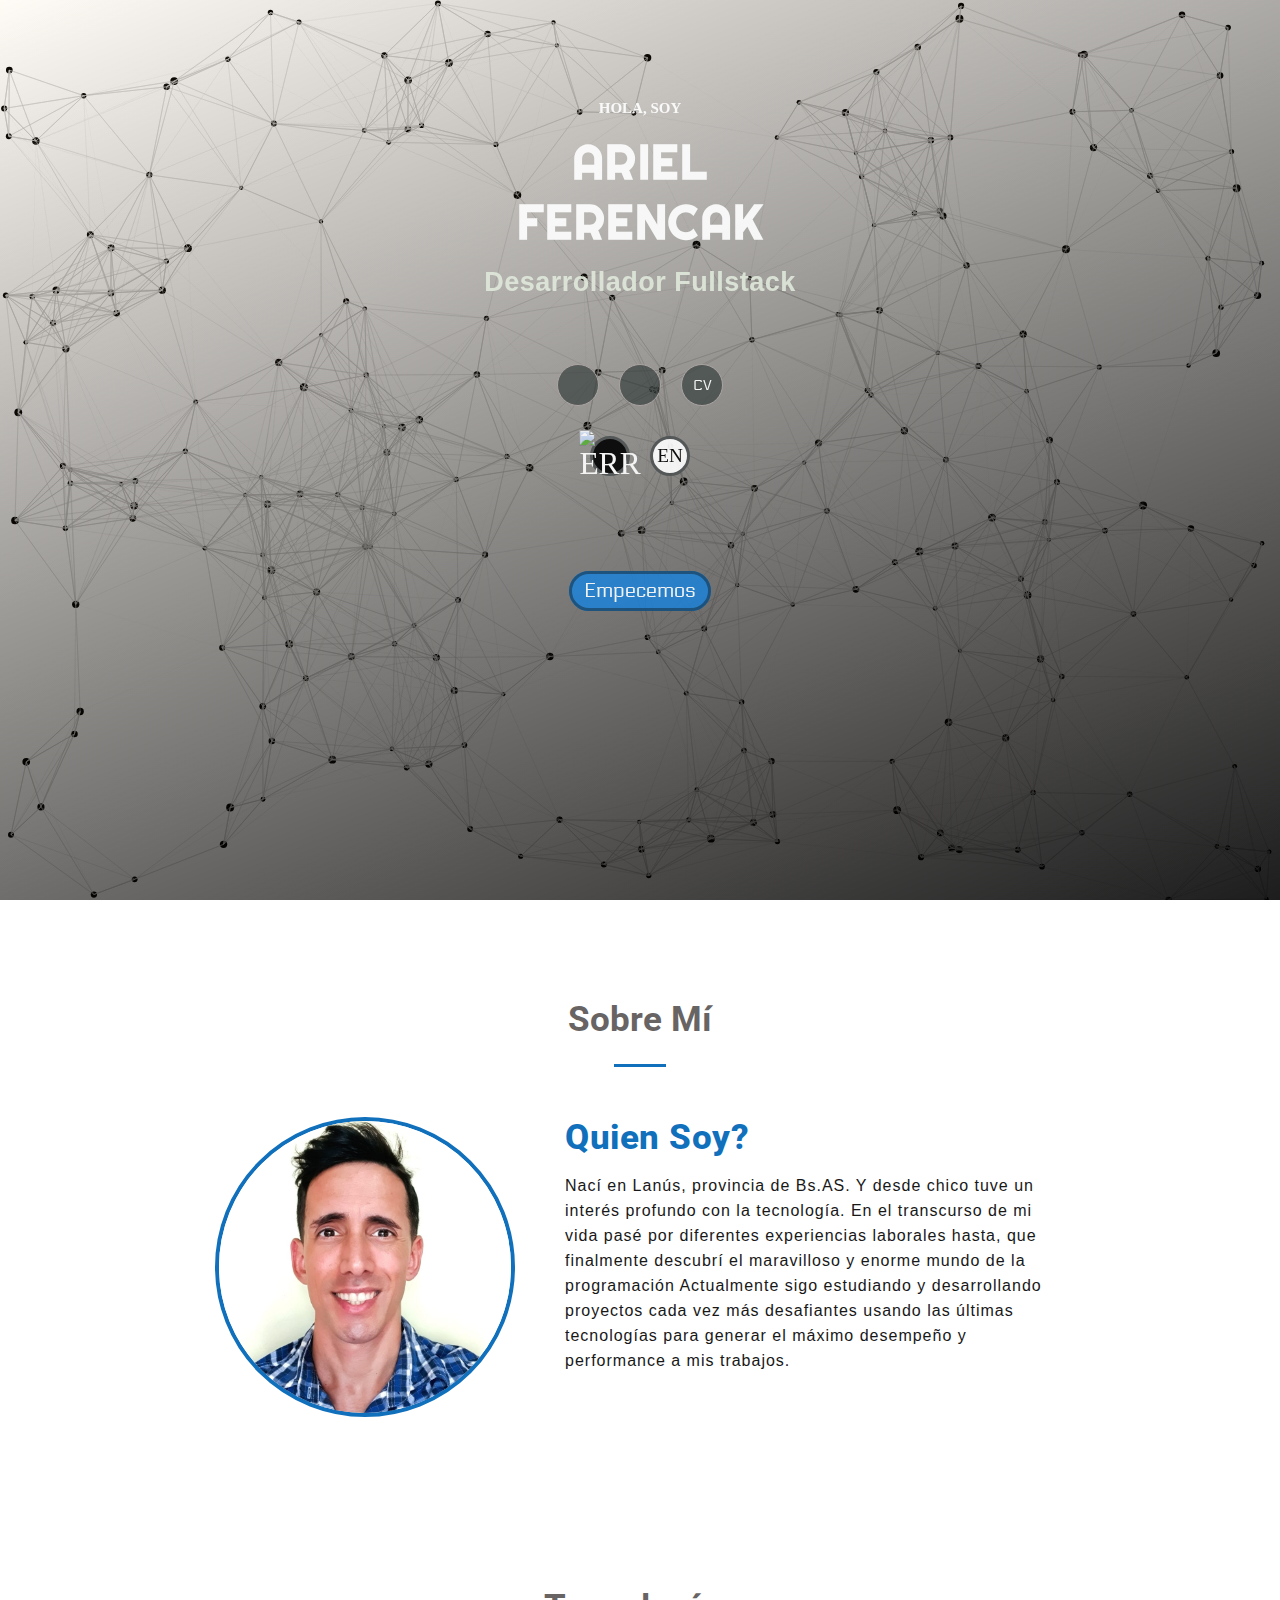
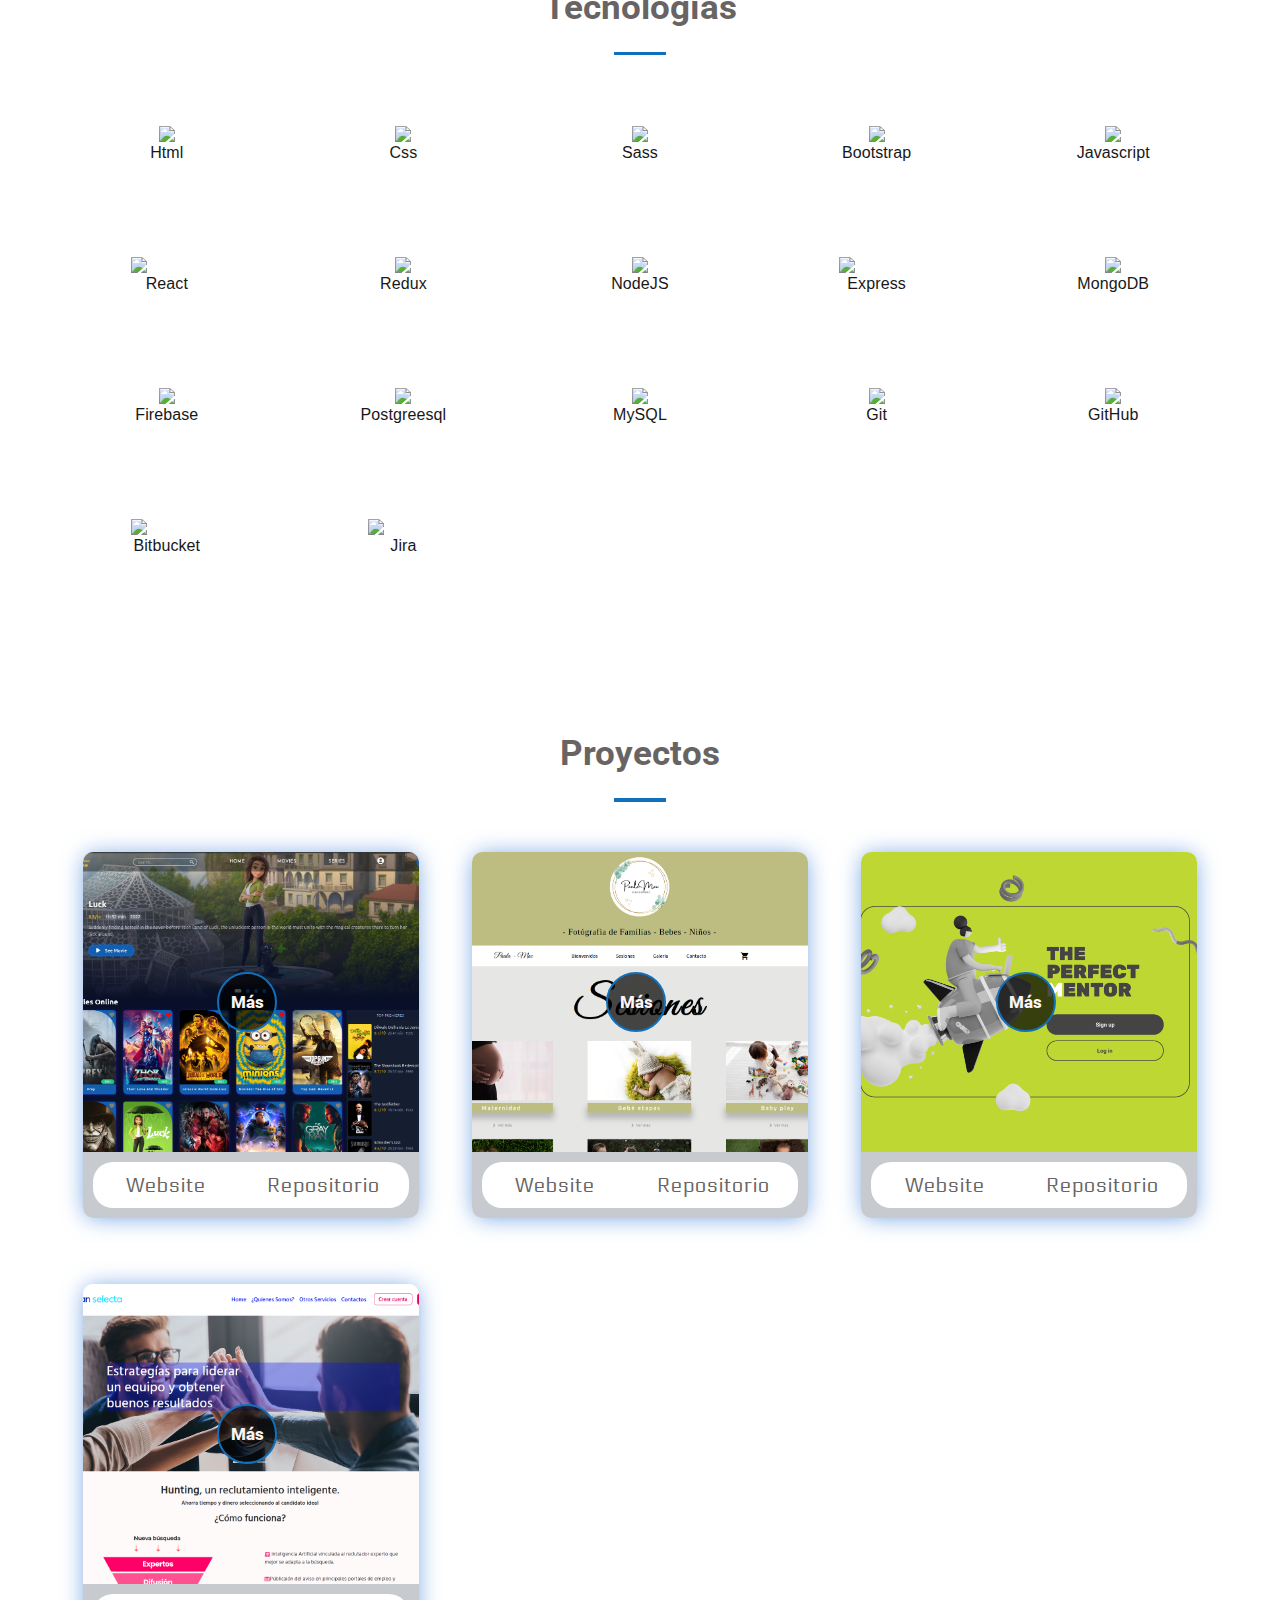
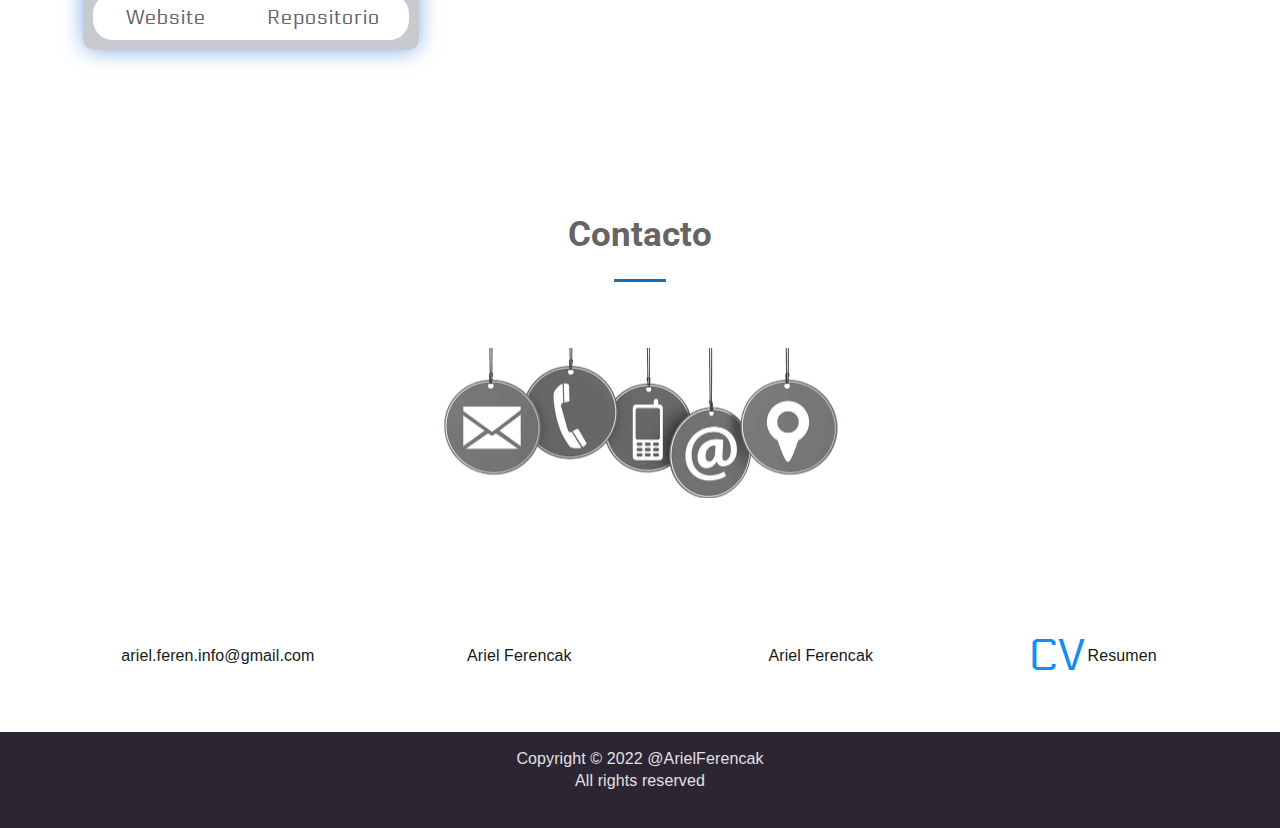
==== commit f5bef527: "save update cv" ====
--- a/index.html
+++ b/index.html
@@ -37,6 +37,10 @@
       rel="stylesheet"
     />
 
+    <link rel="preconnect" href="https://fonts.googleapis.com">
+    <link rel="preconnect" href="https://fonts.gstatic.com" crossorigin>
+    <link href="https://fonts.googleapis.com/css2?family=Righteous&display=swap" rel="stylesheet">
+
     <link rel="stylesheet" href="./css/styles.css" />
     <title>ArielFerencak</title>
   </head>
@@ -47,38 +51,63 @@
     <div class="Observer-root-margin"></div>
 
     <header id="home">
+
       <canvas id="canvas"></canvas>
       <div id="text">
+        
         <div class="container">
-          <div class="boxText">
-            <p>Hola, Soy</p>
-            <h1>Ariel Ferencak</h1>
-            <h3>Fullstack Developer</h3>
-          </div>
-
-          <div class="boxEnlaces">
-            <a
-              href="https://www.linkedin.com/in/arielferencak/"
-              class="fa fa-linkedin btn_arrow"
-              target="_blank"
-            ></a>
-            <a
-              href="https://github.com/arieliten85"
-              class="fa fa-github btn_arrow"
-              target="_blank"
-            ></a>
-            <a href="./DOC/CV-ES.pdf" download class="btn_arrow">CV</a>
-          </div>
+            <div class="boxText">
+              <h6>Hola, Soy</h6>
+              <h1>Ariel Ferencak</h1>
+              <h3>Desarrollador fullstack</h3>
+            </div>
+
+            <div class="boxEnlaces">
+              <a
+                href="https://www.linkedin.com/in/arielferencak/"
+                class="fa fa-linkedin btn_arrow"
+                target="_blank"
+              ></a>
+              <a
+                href="https://github.com/arieliten85"
+                class="fa fa-github btn_arrow"
+                target="_blank"
+              ></a>
+              <a href="./DOC/CV.pdf" download class="btn_arrow">CV</a>
+            </div>
+
+             <div class="container_thmes_leng">
+              <div class="theme-container shadow-dark">
+                <img id="theme-icon" src="https://www.uplooder.net/img/image/2/addf703a24a12d030968858e0879b11e/moon.svg" alt="ERR">
+              </div>
+      
+      
+              <label>
+                <input type="checkbox"  id="switch-shadow"/>
+                <span><p name="bulb-outline"></p>EN</span>
+              </label>
+  
+              
+            </div>
+
+           
+            <div class="boxArrow">   
+              <span>
+                <a href="#about" class="arrow-down">Empecemos</a>
+              </span>
+            </div>
+    
+        
         </div>
 
-        <div class="boxArrow">
-          <span>
-            <a href="#about" class="arrow-down">Empecemos</a>
-          </span>
-        </div>
+
+       
       </div>
 
       <div id="masthead"></div>
+
+
+      <div class="degrade"></div>
     </header>
 
     <div class="flexHorizontal nav-menu">
@@ -127,17 +156,12 @@
 
           <div class="aboutText">
             <h3>Quien soy?</h3>
-            <p>
-              Desde chico tuve un interés profundo con la tecnología. En el
-              transcurso de mi vida pasé por diferentes experiencias y trabajos,
-              hasta que pude finalmente enfocarme y entrar en el mundo IT.
-              Actualmente estoy en la búsqueda laboral para aplicar mis
-              conocimientos y seguir creciendo profesionalmente. Sigo
-              aprendiendo y perfeccionándome en tecnologías y frameworks como:
-              <strong>
-                Javascript, React, MySQL, Node.js, Firebase, CSS, SASS, HTML,
-                Bootstrap, Sequelize, Redux, Mongo DB, Mongoose etc.
-              </strong>
+            <p class="">
+              Nací en Lanús, provincia de Bs.AS. Y desde chico tuve un interés profundo con la tecnología. En el
+              transcurso de mi vida pasé por diferentes experiencias laborales
+              hasta, que finalmente descubrí el maravilloso y enorme mundo de la programación
+              Actualmente sigo estudiando y desarrollando proyectos cada vez más
+              desafiantes usando las últimas tecnologías para generar el máximo desempeño y performance a mis trabajos.
             </p>
           </div>
 
@@ -154,19 +178,37 @@
         <h2>tecnologías</h2>
         <hr class="divider" />
         <div class="contIconosExp">
+
+          <div class="bgIconExp">
+            <img src="https://img.icons8.com/color/70/000000/html-5.png" />
+            <p>Html</p>
+          </div>
+
+          <div class="bgIconExp">
+            <img src="https://img.icons8.com/color/70/000000/css3.png" />
+            <p>Css</p>
+          </div>
+          <div class="bgIconExp">
+            <img src="https://img.icons8.com/color/70/000000/sass.png" />
+            <p>Sass</p>
+          </div>
+
+          <div class="bgIconExp">
+            <img src="https://img.icons8.com/color/70/000000/bootstrap.png" />
+            <p>Bootstrap</p>
+          </div>
+
           <div class="bgIconExp">
             <img src="https://img.icons8.com/color/75/000000/javascript.png" />
             <p>Javascript</p>
           </div>
 
           <div class="bgIconExp">
-            <img src="https://img.icons8.com/color/70/000000/html-5.png" />
-            <p>Html</p>
-          </div>
-
-          <div class="bgIconExp">
-            <img src="https://img.icons8.com/color/70/000000/css3.png" />
-            <p>Css</p>
+            <img
+              style="width: 71px"
+              src="https://seeklogo.com/images/R/react-logo-7B3CE81517-seeklogo.com.png"
+            />
+            <p>React</p>
           </div>
 
           <div class="bgIconExp">
@@ -175,38 +217,10 @@
           </div>
 
           <div class="bgIconExp">
-            <img src="https://img.icons8.com/color/70/000000/sass.png" />
-            <p>Sass</p>
-          </div>
-
-          <div class="bgIconExp">
-            <img src="https://img.icons8.com/color/70/000000/bootstrap.png" />
-            <p>Bootstrap</p>
-          </div>
-
-          <div class="bgIconExp">
-            <img src="https://img.icons8.com/color/70/000000/git.png" />
-            <p>Git</p>
-          </div>
-
-          <div class="bgIconExp">
-            <img src="https://img.icons8.com/color/70/000000/github.png" />
-            <p>GitHub</p>
-          </div>
-
-          <div class="bgIconExp">
             <img src="https://img.icons8.com/color/70/000000/nodejs.png" />
             <p>NodeJS</p>
           </div>
 
-          <div class="bgIconExp">
-            <img src="https://img.icons8.com/color/70/000000/mongodb.png" />
-            <p>MongoDB</p>
-          </div>
-          <div class="bgIconExp">
-            <img src="https://img.icons8.com/color/70/000000/firebase.png" />
-            <p>Firebase</p>
-          </div>
           <div class="bgIconExp">
             <img
               style="width: 75px"
@@ -216,16 +230,51 @@
           </div>
 
           <div class="bgIconExp">
+            <img src="https://img.icons8.com/color/70/000000/mongodb.png" />
+            <p>MongoDB</p>
+          </div>
+          <div class="bgIconExp">
+            <img src="https://img.icons8.com/color/70/000000/firebase.png" />
+            <p>Firebase</p>
+          </div>
+        
+
+          <div class="bgIconExp">
             <img src="https://img.icons8.com/color/70/000000/postgreesql.png" />
             <p>Postgreesql</p>
           </div>
+
+          <div class="bgIconExp">
+            <img src="https://img.icons8.com/color/70/000000/mysql.png" />
+            <p>MySQL</p>
+          </div>
+
+          <div class="bgIconExp">
+            <img src="https://img.icons8.com/color/70/000000/git.png" />
+            <p>Git</p>
+          </div>
+
+          <div class="bgIconExp">
+            <img src="https://img.icons8.com/color/70/000000/github.png" />
+            <p>GitHub</p>
+          </div>
+
+      
           <div class="bgIconExp">
             <img
               style="width: 71px"
-              src="https://upload.wikimedia.org/wikipedia/en/thumb/2/22/Logo_jasmine.svg/1200px-Logo_jasmine.svg.png"
+              src="https://static-00.iconduck.com/assets.00/bitbucket-icon-512x512-exmgeb8n.png"
             />
-            <p>Jasmine</p>
-          </div>
+            <p>Bitbucket</p>
+          </div>
+          <div class="bgIconExp">
+            <img
+              style="width: 71px"
+              src="https://cdn.icon-icons.com/icons2/2699/PNG/512/atlassian_jira_logo_icon_170511.png"
+            />
+            <p>Jira</p>
+          </div>
+         
         </div>
         <br />
         <br />
@@ -340,6 +389,71 @@
                   <div class="cardShadowText">
                     <div class="ButtonClose fa fa-close"></div>
                     <p>
+                      THE PERFECT MENTOR es una app patrocinada por
+                     <a href="https://www.globant.com/es"><strong>Globant</strong></a>
+                        donde podras encontrar a tu mentor ideal.
+                        Dependiendo cual sea tu rol, podes elegir
+                        a la persona de tu interes  dentro de una lista y mandarle
+                        una invitacion, si la persona acepta, se genera un match donde
+                         se habilita información  y herramientas que te permitiran ponerte
+                         en contacto con tu match. Para el
+                       desarrollo la misma se uso los siguientes tecnologías:
+                      <strong>
+                        React, Node, Express, SASS, JWT, MongoDB, Socket.io,  Mongoose-Pagination
+                      </strong>
+                    </p>
+                  </div>
+                </div>
+              </div>
+            </div>
+            <div class="desc_proyecto">
+              <!-- <h3>Bumeran Selecta</h3> -->
+              <div class="contLinkPort">
+                <div class="contLinkItem">
+                  <div class="item">
+                    <i class="fas fa-globe icono"></i>
+                    <a
+                      href="https://youtu.be/64nkuvO35tc"
+                      target="_blank"
+                      >Website</a
+                    >
+                  </div>
+                </div>
+
+                <div class="contLinkItem">
+                  <div class="item">
+                    <i class="fab fa-github icono"></i>
+                    <a
+                      href="https://github.com/arieliten85/ThePerfectMentor"
+                      target="_blank"
+                      >Repositorio</a
+                    >
+                  </div>
+                </div>
+              </div>
+            </div>
+          </div>
+
+          <!-- MENTOR -->
+
+          <div class="box_bumeran">
+            <div class="contenedor">
+              <div class="cardPorfolio_img_card04 imgGaleria"
+              style="
+              background-image:url(./img/bumeranFront.png);
+              background-size: cover;
+              background-position: center;
+              width: 100%;
+              height: 300px;
+              "
+              
+              
+              id="cardShadow">
+                <div class="seeMore" id="#tmdb">Más</div>
+                <div class="capa">
+                  <div class="cardShadowText">
+                    <div class="ButtonClose fa fa-close"></div>
+                    <p>
                       Proyecto profesional brindado por Jovint SA. Página Web
                       dedicada exclusivamente para el usó interno por aquellas
                       empresas que quieran cubrir de manera rápida y efectiva un
@@ -355,7 +469,7 @@
               </div>
             </div>
             <div class="desc_proyecto">
-              <!-- <h3>Bumeran Selecta</h3> -->
+             
               <div class="contLinkPort">
                 <div class="contLinkItem">
                   <div class="item">
@@ -381,6 +495,9 @@
               </div>
             </div>
           </div>
+
+
+
         </div>
       </section>
       <!-- FIN PORFOLIO -->
@@ -393,6 +510,8 @@
       <div class="Contact">
         <div class="contenedor_contact">
           <div class="bg_contact">
+
+
             <div class="ContainerItems">
               <div class="boxItem">
                 <a
@@ -428,7 +547,12 @@
               </div>
             </div>
 
-            <div class="imagenContacto"></div>
+       
+              <div class="imagenContacto"></div>
+       
+
+           
+
           </div>
         </div>
       </div>
@@ -437,10 +561,13 @@
 
     <footer>
       <div class="bg_footer">
-        <p>Copyright © 2022 @ArielFerencak <br />All rights reserved</p>
+        <p id="footer">Copyright © 2022 @ArielFerencak <br />All rights reserved</p>
       </div>
     </footer>
 
     <script src="./js/botonMenu.js"></script>
+    <script src="./js/traduccion.js"></script>
+    <script src="./js/themes.js"></script>
+    
   </body>
 </html>
--- a/css/styles.css
+++ b/css/styles.css
@@ -4,6 +4,10 @@
   box-sizing: border-box;
   text-decoration: none;
   list-style: none;
+}
+.capa div p {
+  font-size: 15px;
+  color: white !important;
 }
 
 html {
@@ -97,6 +101,10 @@
   color: black;
 }
 
+#canvas {
+  width: 100%;
+}
+
 #canvas,
 #text {
   position: absolute;
@@ -108,17 +116,17 @@
 
 #text {
   min-height: 100vh;
-  width: 100vw;
+  width: 100%;
   z-index: 1;
   color: #fff;
   text-transform: uppercase;
   font-size: 3.5vmin;
   display: flex;
   align-items: center;
-  justify-content: center;
   text-align: center;
   flex-direction: column;
   gap: 40px;
+  padding-top: 100px;
 }
 #text .container {
   display: flex;
@@ -126,16 +134,17 @@
   flex-direction: column;
   gap: 10px;
   min-height: 40vh;
+  position: relative;
 }
 #text .boxText {
   width: 100%;
 }
-#text .boxText p {
+#text .boxText h6 {
   color: white;
   font-size: 15px;
 }
 #text .boxText h3 {
-  color: rgb(157, 186, 141);
+  color: rgb(224, 233, 219);
   font-size: 21px;
   font-weight: 800;
   font-family: Impact, Haettenschweiler, "Arial Narrow Bold", sans-serif;
@@ -152,8 +161,31 @@
 }
 #text h1,
 p h1 {
-  font-size: 30px;
+  font-size: 45px;
   padding-bottom: 5px;
+  font-family: "Righteous", cursive;
+  letter-spacing: 1.5px;
+  margin: 20px;
+  width: 300px;
+  text-align: center;
+  margin: 0 auto;
+  padding-top: 15px;
+  padding-bottom: 15px;
+}
+
+.boxArrow {
+  position: relative;
+  bottom: -53px;
+}
+
+.container_thmes_leng {
+  display: flex;
+  justify-content: center;
+  align-items: center;
+  gap: 20px;
+  margin-top: 50px;
+  position: relative;
+  top: -30px;
 }
 
 .flexHorizontal {
@@ -257,7 +289,7 @@
   border-radius: 150px;
   border: rgb(17, 112, 188) solid 4px;
   -o-object-fit: cover;
-     object-fit: cover;
+  object-fit: cover;
 }
 .about .aboutText {
   display: flex;
@@ -333,13 +365,28 @@
     padding-top: 20px;
     padding: 0 !important;
   }
+  .about .imgRedonda {
+    width: 300px;
+    height: 300px;
+    border-radius: 50%;
+    border: rgb(17, 112, 188) solid 4px;
+    -o-object-fit: cover;
+    object-fit: cover;
+  }
   .about .aboutText {
     display: flex;
     flex-direction: column;
     align-items: center;
-    width: 80%;
-    margin: 0 auto;
+    width: 500px;
+    margin: 0;
     height: 400px;
+  }
+  .about .aboutCont {
+    display: flex;
+    justify-content: center;
+    flex-direction: row;
+    gap: 50px;
+    align-items: flex-star;
   }
   /*ALGO DE MI*/
   /* FIN ALGO DE MI*/
@@ -375,26 +422,26 @@
   border-radius: 10px;
   overflow: hidden;
   box-shadow: 0px 1px 23px -3px rgba(59, 55, 55, 0.75);
-  -webkit-box-shadow: 0px 1px 23px -3px rgba(59, 55, 55, 0.75);
+  -webkit-box-shadow: 0px 1px 23px -3px rgba(46, 116, 214, 0.75);
   -moz-box-shadow: 0px 1px 23px -3px rgba(59, 55, 55, 0.75);
   transition: all 150ms ease-out;
 }
 .porfolio .porfolio_contenedor .box_tdm:hover {
   transition: all 150ms ease-out;
   box-shadow: 0px 1px 23px 6px rgba(23, 19, 19, 0.75);
-  -webkit-box-shadow: 0px 1px 23px 6px rgba(23, 19, 19, 0.75);
+  -webkit-box-shadow: 0px 1px 23px 6px rgba(159, 178, 182, 0.805);
   -moz-box-shadow: 0px 1px 23px 6px rgba(23, 19, 19, 0.75);
 }
 .porfolio .porfolio_contenedor .box_pauMac:hover {
   transition: all 150ms ease-out;
   box-shadow: 0px 1px 23px 6px rgba(23, 19, 19, 0.75);
-  -webkit-box-shadow: 0px 1px 23px 6px rgba(23, 19, 19, 0.75);
+  -webkit-box-shadow: 0px 1px 23px 6px rgba(159, 178, 182, 0.805);
   -moz-box-shadow: 0px 1px 23px 6px rgba(23, 19, 19, 0.75);
 }
 .porfolio .porfolio_contenedor .box_bumeran:hover {
   transition: all 150ms ease-out;
   box-shadow: 0px 1px 23px 6px rgba(23, 19, 19, 0.75);
-  -webkit-box-shadow: 0px 1px 23px 6px rgba(23, 19, 19, 0.75);
+  -webkit-box-shadow: 0px 1px 23px 6px rgba(159, 178, 182, 0.805);
   -moz-box-shadow: 0px 1px 23px 6px rgba(23, 19, 19, 0.75);
 }
 .porfolio .porfolio_contenedor .desc_proyecto {
@@ -434,7 +481,7 @@
 }
 .porfolio .porfolio_contenedor .desc_proyecto .contLinkPort .item a {
   color: rgb(104, 100, 100);
-  font-size: 20px;
+  font-size: 2.5vmax;
 }
 .porfolio .porfolio_contenedor .desc_proyecto .contLinkPort .item .icono {
   color: rgb(56, 147, 226);
@@ -491,8 +538,7 @@
   transition: all 500ms ease-out;
 }
 .porfolio .porfolio_contenedor .capa .ButtonClose {
-  border: #7a7c71 solid 2px;
-  color: white;
+  color: #bbd9f1;
   font-size: 18px;
   border-radius: 50%;
   position: absolute;
@@ -517,9 +563,9 @@
   width: 100%;
   height: 100%;
 }
-.porfolio .porfolio_contenedor .capa p {
+.porfolio .porfolio_contenedor .capa bu p {
   font-size: 15px;
-  color: rgb(247, 242, 242);
+  color: rgb(247, 242, 242) !important;
 }
 .porfolio .porfolio_contenedor .cardPorfolio_img_card01 {
   background: url("../img/Captura desde 2022-08-13 21-42-25.png");
@@ -547,8 +593,7 @@
   transition: all 500ms ease-out;
 }
 .porfolio .porfolio_contenedor .cardPorfolio_img_card03 {
-  background: url("../img/bumeranFront.png");
-  background-size: 100% 100%;
+  background: url("../img/tpm.png");
   background-repeat: no-repeat;
   background-size: cover;
   background-position: center;
@@ -613,6 +658,15 @@
     display: flex;
     justify-content: space-around;
   }
+  .porfolio .porfolio_contenedor .desc_proyecto .contLinkPort {
+    width: 100%;
+    margin: 0 auto;
+    display: flex;
+    justify-content: space-around;
+  }
+  .porfolio .porfolio_contenedor .desc_proyecto .contLinkPort .item a {
+    font-size: 2.2vmin;
+  }
   .porfolio .porfolio_contenedor .contenedor {
     position: relative;
     overflow: hidden;
@@ -637,8 +691,7 @@
     transition: all 500ms ease-out;
   }
   .porfolio .porfolio_contenedor .capa .ButtonClose {
-    border: #7a7c71 solid 2px;
-    color: white;
+    color: #bbd9f1;
     font-size: 18px;
     border-radius: 50%;
     position: absolute;
@@ -742,12 +795,6 @@
   .porfolio .porfolio_contenedor .desc_proyecto p {
     text-align: center;
   }
-  .porfolio .porfolio_contenedor .desc_proyecto .contLinkPort {
-    width: 100%;
-    margin: 0 auto;
-    display: flex;
-    justify-content: space-around;
-  }
   .porfolio .porfolio_contenedor .contenedor {
     position: relative;
     overflow: hidden;
@@ -772,8 +819,7 @@
     transition: all 500ms ease-out;
   }
   .porfolio .porfolio_contenedor .capa .ButtonClose {
-    border: #7a7c71 solid 2px;
-    color: white;
+    color: #bbd9f1;
     font-size: 18px;
     border-radius: 50%;
     position: absolute;
@@ -843,6 +889,29 @@
   .btn {
     display: none;
   }
+  .contact .bg_contact .boxItem {
+    display: flex;
+    flex-wrap: nowrap !important;
+    flex-direction: row;
+    align-items: center;
+    gap: 20px;
+    justify-content: center;
+    width: 100%;
+  }
+}
+@media (min-width: 1920px) {
+  .porfolio .porfolio_contenedor {
+    grid-template-columns: repeat(auto-fill, minmax(350px, 1fr));
+  }
+  .contact .bg_contact .boxItem {
+    display: flex;
+    flex-wrap: nowrap !important;
+    flex-direction: row;
+    align-items: center;
+    gap: 20px;
+    justify-content: start;
+    width: 100%;
+  }
 }
 .contact .contenedor_contact {
   display: flex;
@@ -860,7 +929,7 @@
   flex-direction: column-reverse;
   justify-content: center;
   align-items: center;
-  background: rgba(254, 251, 255, 0.5490196078);
+  gap: 15px;
   width: 100%;
   min-height: 370px;
   padding: 16px;
@@ -886,18 +955,14 @@
   margin: 0;
 }
 .contact .bg_contact .imagenContacto {
-  background: url("../img/img_contacto.jpg");
-  background-size: cover;
-  background-size: 100% 100%;
+  background: url("../img/01.png");
   background-position: center;
   background-repeat: no-repeat;
   background-size: cover;
-  width: 100%;
-  height: 100%;
   transition: all 500ms ease-out;
-  background-size: 100% 100%;
-  background-repeat: no-repeat;
-  background-size: cover;
+  width: 363px;
+  height: 150px;
+  margin-bottom: 30px;
 }
 .contact .icono_Mail,
 .contact .icono_linkedin {
@@ -943,7 +1008,6 @@
     display: flex;
     align-items: center;
     flex-direction: column;
-    width: 100%;
     justify-content: center;
     gap: 20px !important;
   }
@@ -955,7 +1019,7 @@
     margin-bottom: 0;
   }
   .contact .bg_contact .imagenContacto {
-    background: url("../img/img_contacto.jpg");
+    background: url("../img/01.png");
     background-size: cover;
     background-size: 100% 100%;
     background-position: center;
@@ -966,11 +1030,10 @@
     background-size: 100% 100%;
     background-repeat: no-repeat;
     background-size: cover;
-    height: 200px;
     margin-bottom: 20px;
   }
   .contact .icono_Mail,
-.contact .icono_linkedin {
+  .contact .icono_linkedin {
     font-size: 4vmax;
     cursor: pointer;
   }
@@ -992,54 +1055,58 @@
   }
   .contact .bg_contact {
     display: flex;
-    flex-direction: row;
-    justify-content: center;
-    align-items: flex-start;
-    background: rgba(254, 251, 255, 0.5490196078);
+    flex-direction: column-reverse;
+    align-items: center;
     width: 100%;
     min-height: 400px;
     padding: 16px;
-    margin-bottom: 50px;
+    margin-bottom: 0 !important;
   }
   .contact .bg_contact .ContainerItems {
     display: flex;
-    flex-direction: column;
-    justify-content: space-between;
-    align-items: center;
-    width: 50%;
-    margin: 0;
+    flex-wrap: nowrap;
+    flex-direction: row;
+    justify-content: space-around;
+    width: 95%;
+    min-height: 120px;
+    gap: 20px;
+    margin: 0 auto;
   }
   .contact .bg_contact .boxItem {
     display: flex;
+    flex-wrap: nowrap !important;
     flex-direction: row;
     align-items: center;
     gap: 20px;
-    justify-content: start;
-    width: 50%;
+    justify-content: center;
   }
   .contact .bg_contact .boxItem p {
     text-align: left;
   }
   .contact .bg_contact .imagenContacto {
-    background: url("../img/img_contacto.jpg");
+    background: url("../img/01.png");
     background-size: cover;
     background-size: 100% 100%;
     background-position: center;
     background-repeat: no-repeat;
     background-size: cover;
-    width: 40%;
     transition: all 500ms ease-out;
     background-size: 100% 100%;
     background-repeat: no-repeat;
     background-size: cover;
   }
   .contact .icono_Mail,
-.contact .icono_linkedin {
+  .contact .icono_linkedin {
     font-size: 3.5vmax;
     cursor: pointer;
   }
   .contact .icono_Mail:hover {
     color: rgb(40, 71, 97);
+  }
+}
+@media (min-width: 1920px) {
+  .contact .bg_contact .boxItem a {
+    width: 20% !important;
   }
 }
 #home {
@@ -1050,9 +1117,7 @@
   background-size: cover;
   position: relative;
   text-align: center;
-  background: #616668;
   z-index: 1;
-  background-image: linear-gradient(45deg, hsl(0deg, 0%, 1%) 0%, hsl(278deg, 29%, 4%) 11%, hsl(280deg, 27%, 6%) 22%, hsl(280deg, 25%, 8%) 33%, hsl(276deg, 25%, 10%) 44%, hsl(275deg, 27%, 11%) 56%, hsl(275deg, 29%, 13%) 67%, hsl(274deg, 31%, 14%) 78%, hsl(274deg, 32%, 16%) 89%, hsl(274deg, 33%, 18%) 100%);
 }
 
 #home .home-container {
@@ -1066,6 +1131,15 @@
 
 #masthead {
   background: rgba(0, 0, 0, 0.24);
+  background: rgba(149, 144, 144, 0.24);
+  background: rgb(0, 0, 0);
+  background: linear-gradient(
+    338deg,
+    rgba(0, 0, 0, 0.8855917367) 0%,
+    rgba(252, 176, 69, 0.0508578431) 100%
+  );
+  background-position-x: 0%;
+  background-position-y: 0%;
   background-position: center bottom;
   position: relative;
   display: table;
@@ -1104,13 +1178,13 @@
 .selecionado {
   text-decoration: none;
   -webkit-text-decoration: underline red;
-          text-decoration: underline red;
+  text-decoration: underline red;
   text-decoration: underline red;
 }
 
 .selected {
   -webkit-text-decoration: underline #cefd25 1.5px;
-          text-decoration: underline #cefd25 1.5px;
+  text-decoration: underline #cefd25 1.5px;
   background: rgba(25, 24, 26, 0.432);
   padding: 9px;
 }
@@ -1157,7 +1231,7 @@
   transition: all ease 1s;
   position: fixed;
   width: 100%;
-  height: 70px;
+  height: 10px;
   top: 0;
   left: 0;
   z-index: 998;
@@ -1175,7 +1249,7 @@
 }
 
 section[id] {
-  margin-top: 0px;
+  margin-top: 79px;
   width: 100%;
 }
 
@@ -1414,4 +1488,159 @@
 
 .btn_arrow:hover {
   background-color: rgb(126, 133, 120);
-}/*# sourceMappingURL=styles.css.map */+}
+
+label {
+  border-radius: 10px;
+}
+
+label input {
+  display: none;
+}
+
+label span {
+  width: 40px;
+  height: 40px;
+  border-radius: 50%;
+  background: rgb(255, 255, 255);
+  border: rgb(79, 82, 84) solid;
+  color: black;
+  font-size: 900 !important;
+  cursor: pointer;
+  transition: 0.5s;
+  display: flex;
+  align-items: center;
+  justify-content: center;
+  font-size: 15px;
+}
+
+label span:hover {
+  opacity: 0.8;
+}
+
+@media (min-width: 1280px) {
+  label span {
+    font-size: 1.5vmax;
+  }
+}
+:root {
+  --bs-light: rgb(255, 255, 255);
+}
+
+.theme-container {
+  width: 40px;
+  height: 40px;
+  border-radius: 50%;
+  border: rgb(79, 82, 84) solid;
+  display: flex;
+  justify-content: center;
+  align-items: center;
+  transition: 0.5s;
+  background: rgb(255, 255, 255);
+  cursor: pointer;
+}
+
+.theme-container:hover {
+  opacity: 0.8;
+}
+
+.shadow-dark {
+  background: black;
+}
+
+body {
+  overflow-x: hidden;
+}
+
+@media (min-width: 1920px) {
+  #text .container {
+    display: flex;
+    align-items: center;
+    flex-direction: column;
+    gap: 10px;
+    min-height: 40vh;
+    position: relative;
+    width: 50%;
+  }
+  #text .boxText h6 {
+    color: white;
+    font-size: 36px;
+  }
+  .boxText h1 {
+    font-size: 105px !important;
+    padding-bottom: 20px;
+  }
+  .boxText h3 {
+    font-size: 40px !important;
+  }
+  #text h1,
+  p h1 {
+    width: 100%;
+  }
+  .btn_arrow {
+    font-size: 1.9rem !important;
+    width: 70px;
+    height: 70px;
+  }
+  .theme-container {
+    width: 65px;
+    height: 65px;
+    cursor: pointer;
+  }
+  label span {
+    width: 65px;
+    height: 65px;
+    font-size: 1.1vmax;
+  }
+  .boxArrow .arrow-down {
+    font-size: 40px;
+  }
+  nav .bars,
+  nav {
+    display: flex;
+    justify-content: center;
+    align-items: center;
+  }
+  nav .bars,
+  nav .fa-close {
+    font-size: 30px;
+    width: 70px;
+    height: 70px;
+    border-radius: 50%;
+    color: #e5e9e0;
+    cursor: pointer;
+    border: rgb(17, 112, 188) solid 3px;
+    background: rgba(18, 17, 19, 0.473);
+  }
+  .menuSmall .BoxDesktopIncons .containerEnlaces a {
+    padding-left: 5px !important;
+    font-size: 23px;
+  }
+  nav .menuSmall {
+    text-align: center;
+    position: absolute;
+    transition: all 0.5s ease;
+    width: 95%;
+    height: 80px;
+    padding: 15px;
+    padding-right: 15px;
+    padding-right: 15px;
+    border-bottom-left-radius: 20px;
+    border-top-left-radius: 20px;
+    z-index: -1;
+    overflow-y: auto;
+    -webkit-backdrop-filter: blur(15px);
+    backdrop-filter: blur(15px);
+    background: rgba(30, 70, 191, 0.27);
+    border-radius: 128px;
+    overflow-y: auto;
+    gap: 35px;
+    padding-right: 60px;
+    top: -14px;
+  }
+  nav .barsCont {
+    position: absolute;
+    bottom: -24%;
+    right: 5%;
+  }
+} /*# sourceMappingURL=styles.css.map */
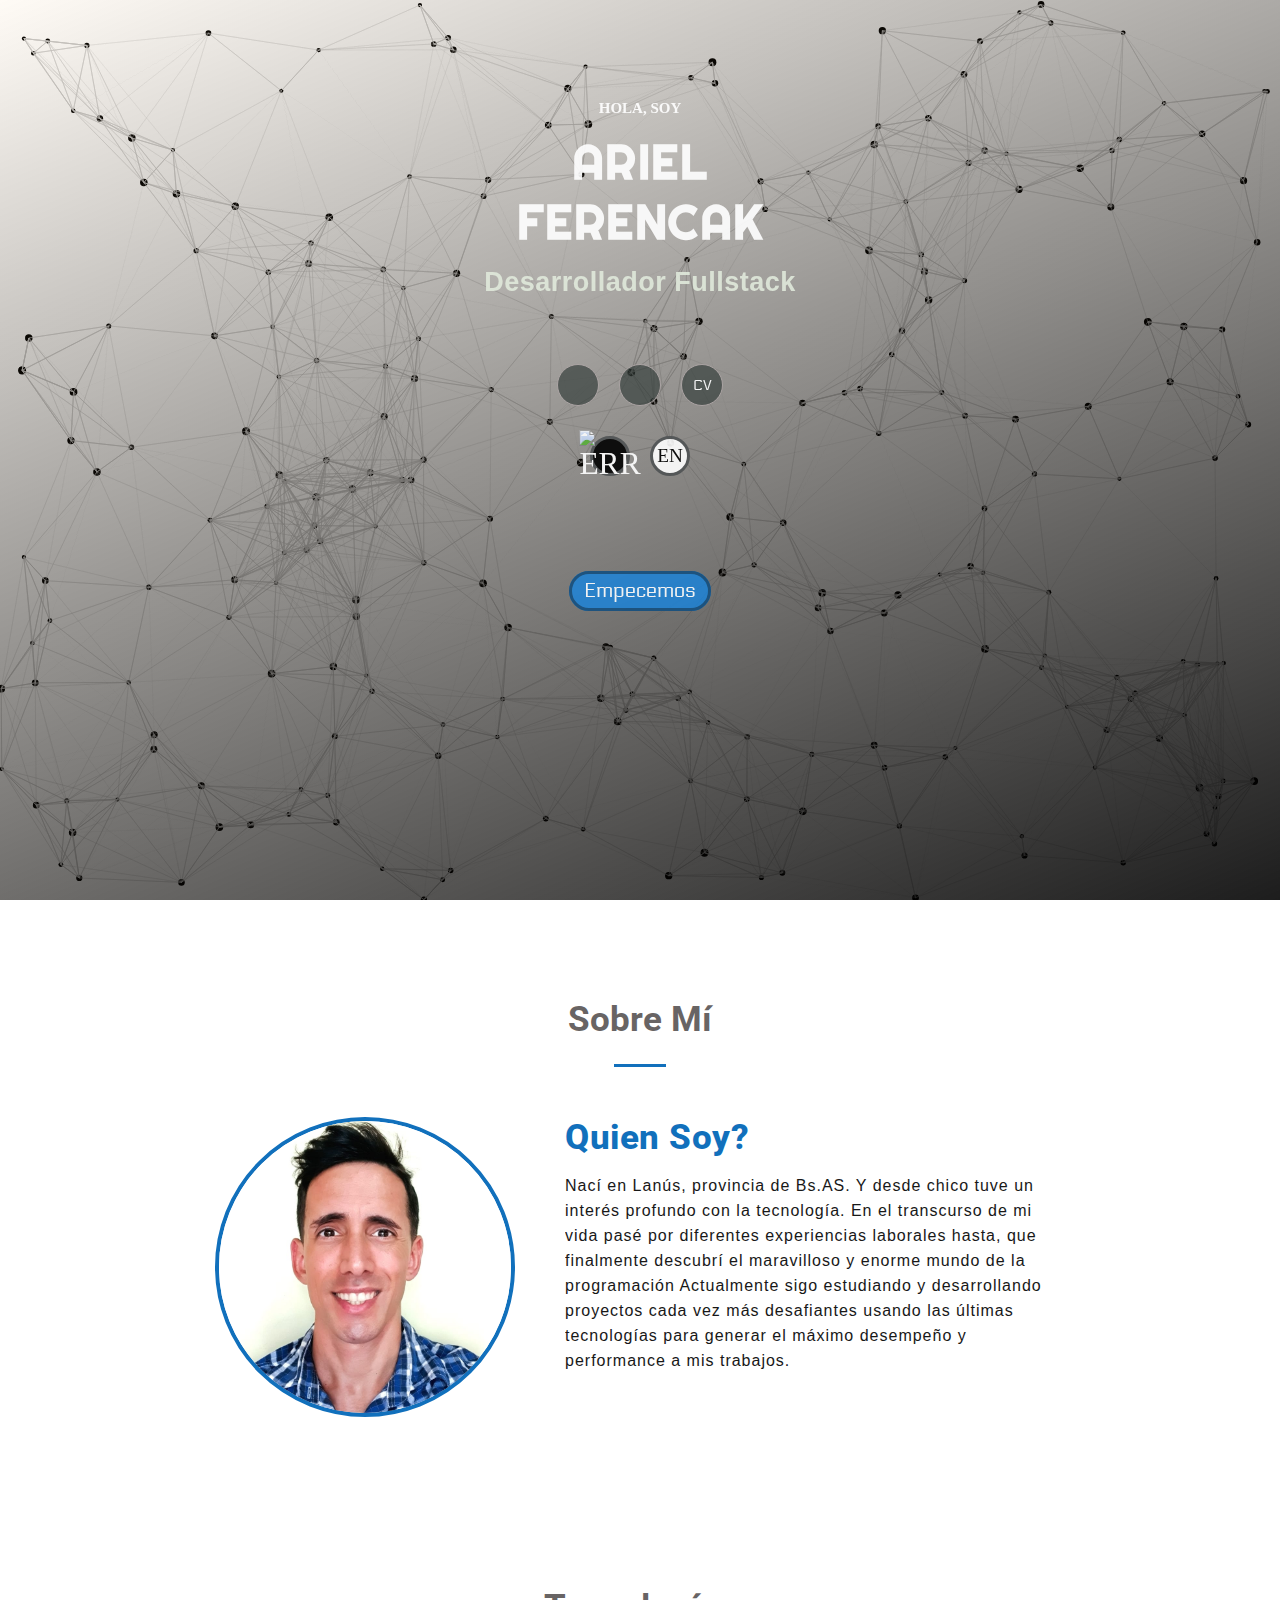
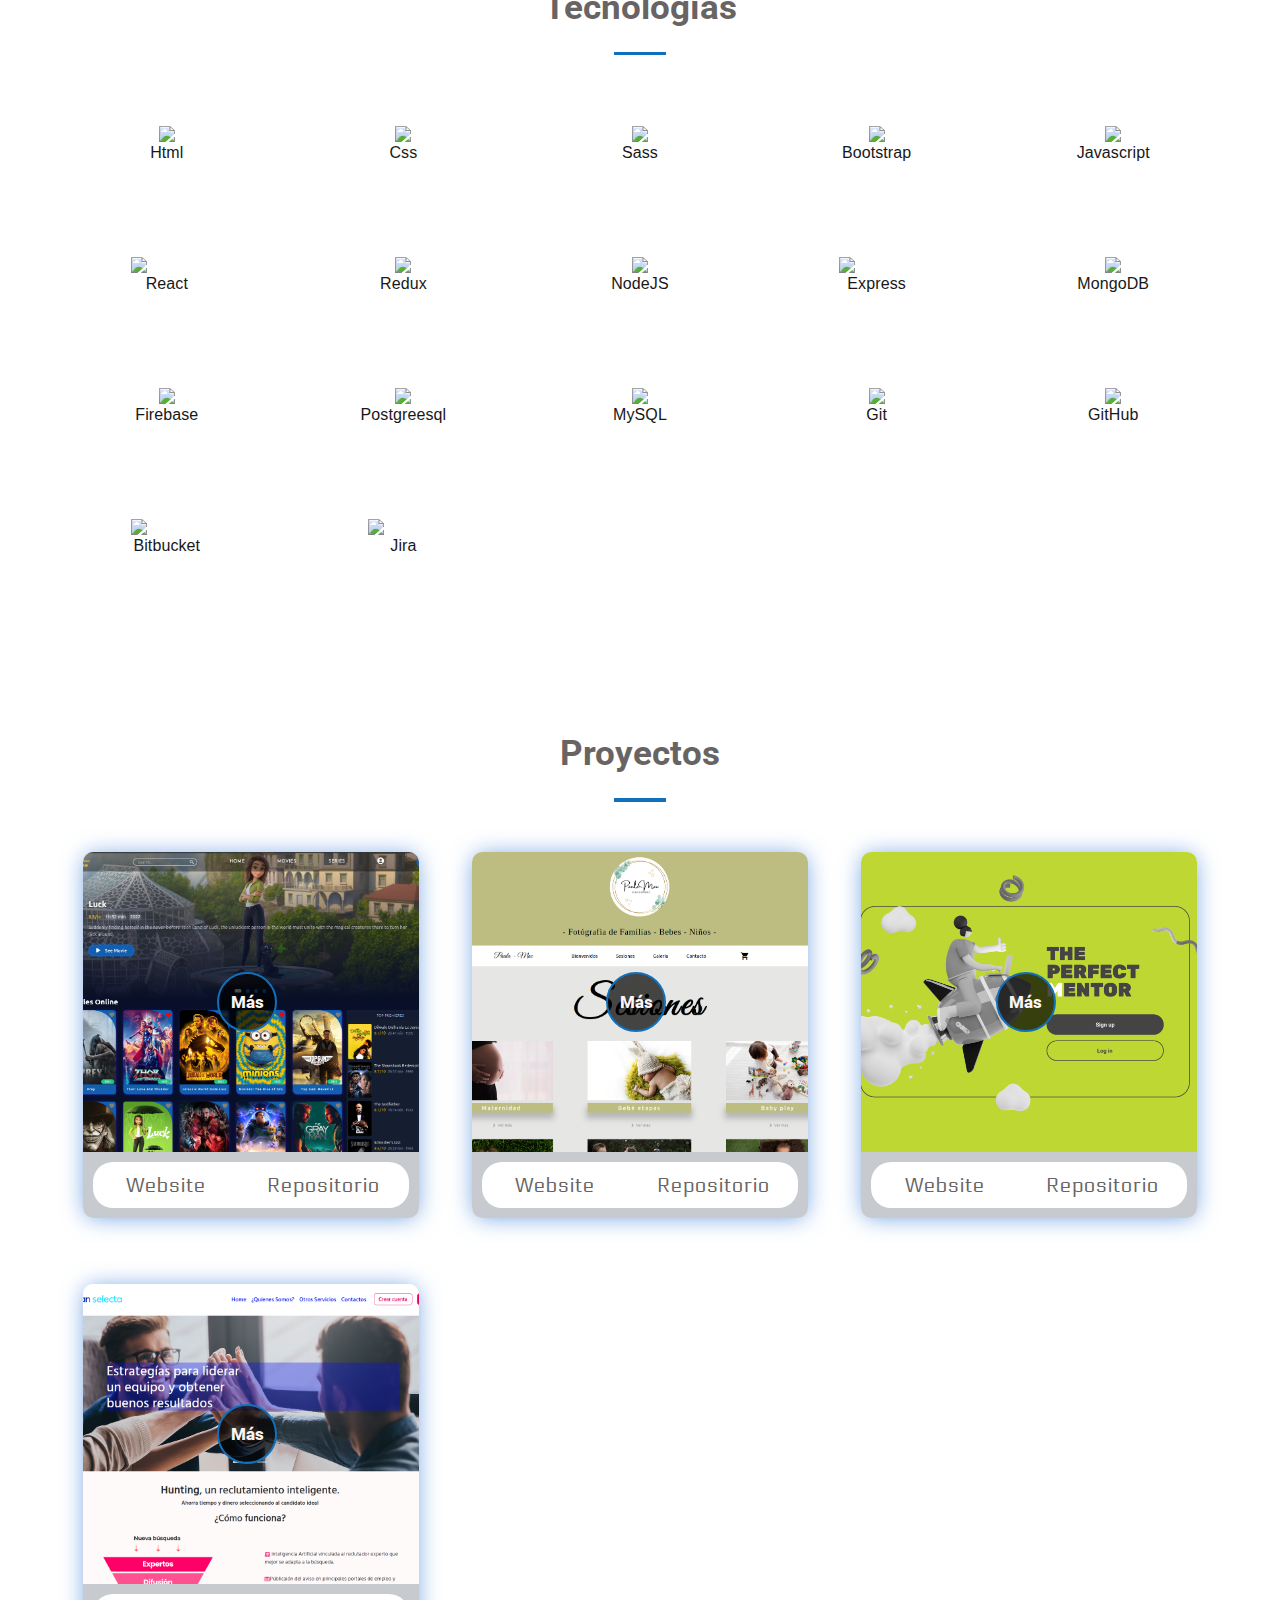
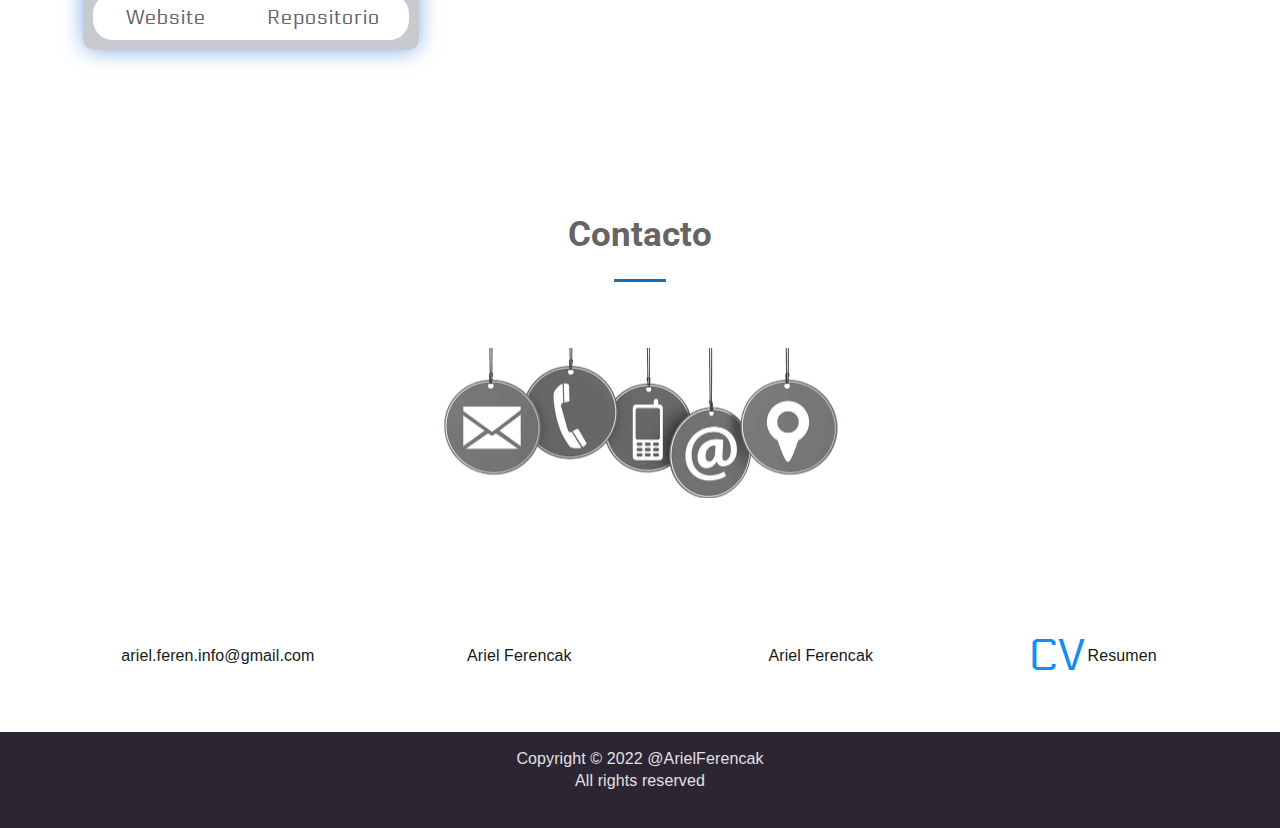
==== commit 038151f2: "update cv v1" ====
--- a/index.html
+++ b/index.html
@@ -73,7 +73,7 @@
                 class="fa fa-github btn_arrow"
                 target="_blank"
               ></a>
-              <a href="./DOC/CV.pdf" download class="btn_arrow">CV</a>
+              <a href="./DOC/Cv_v1_Es.pdf" download class="btn_arrow">CV</a>
             </div>
 
              <div class="container_thmes_leng">
